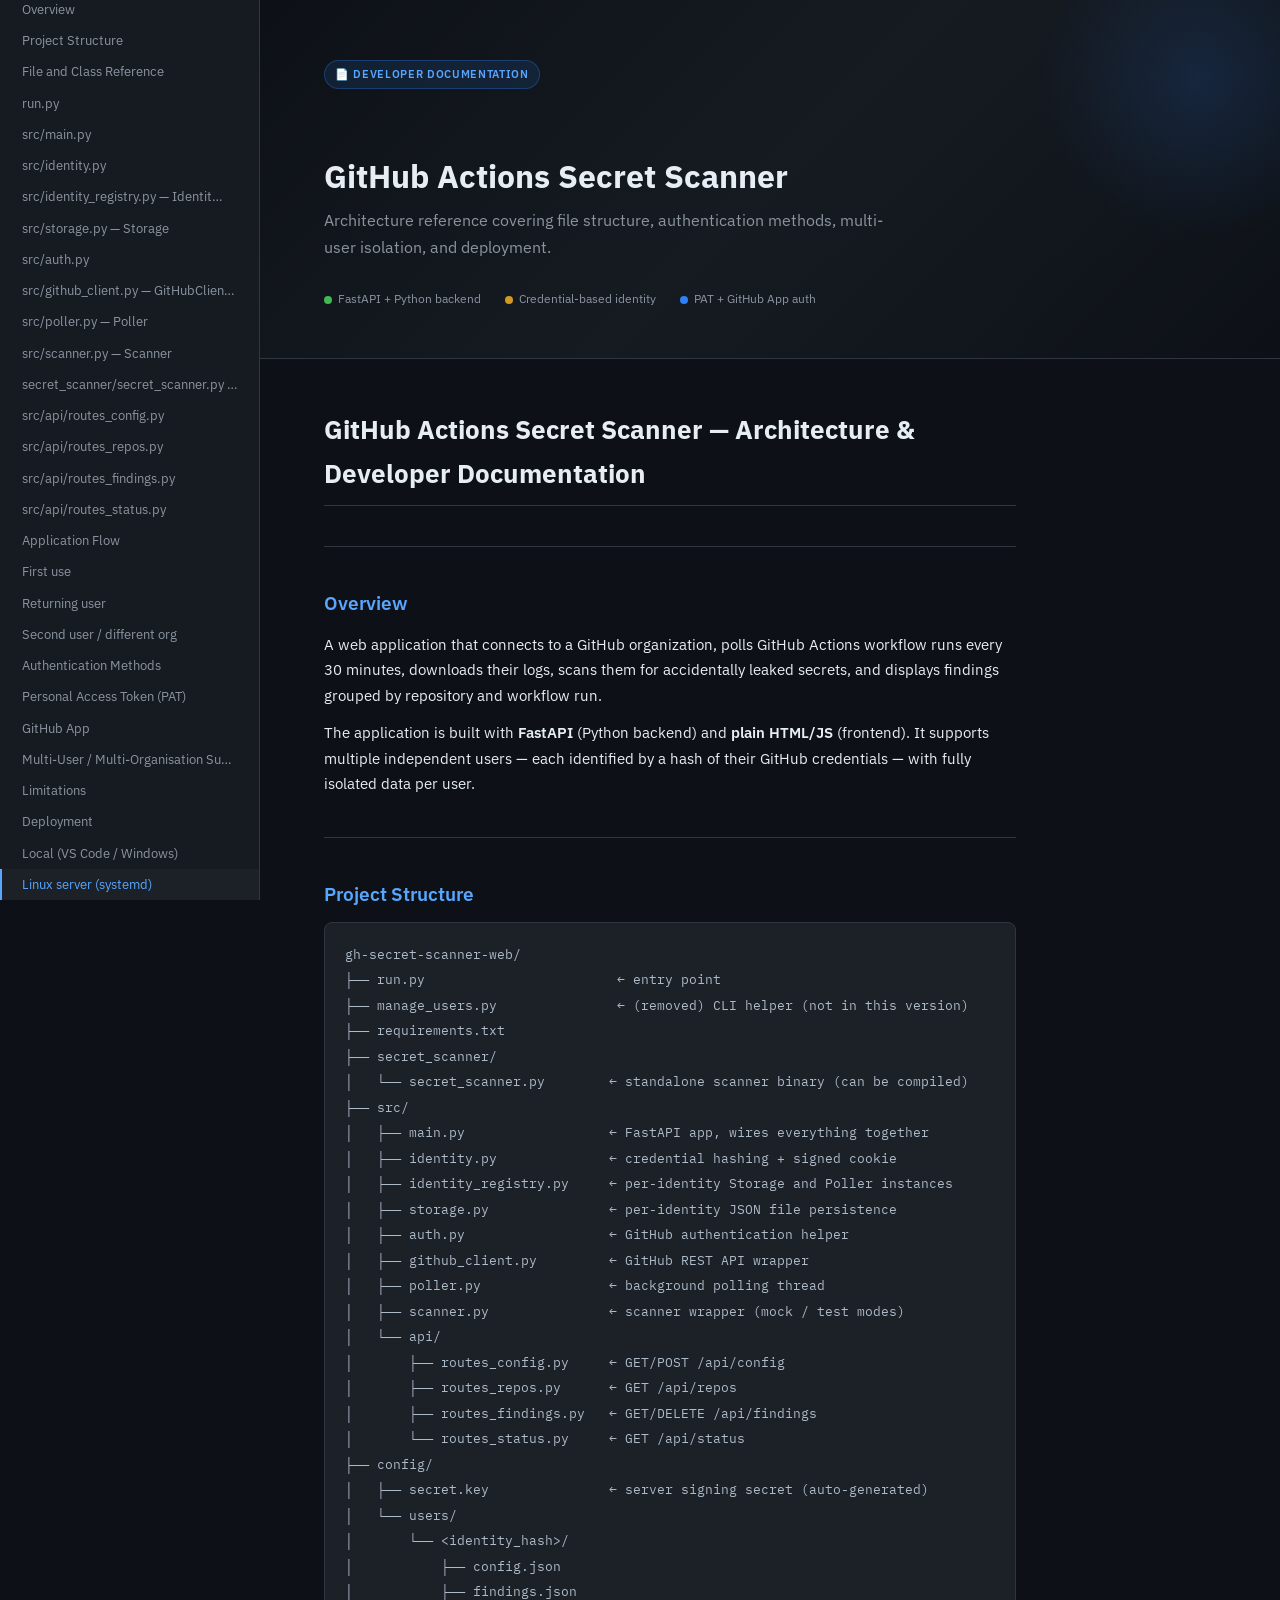
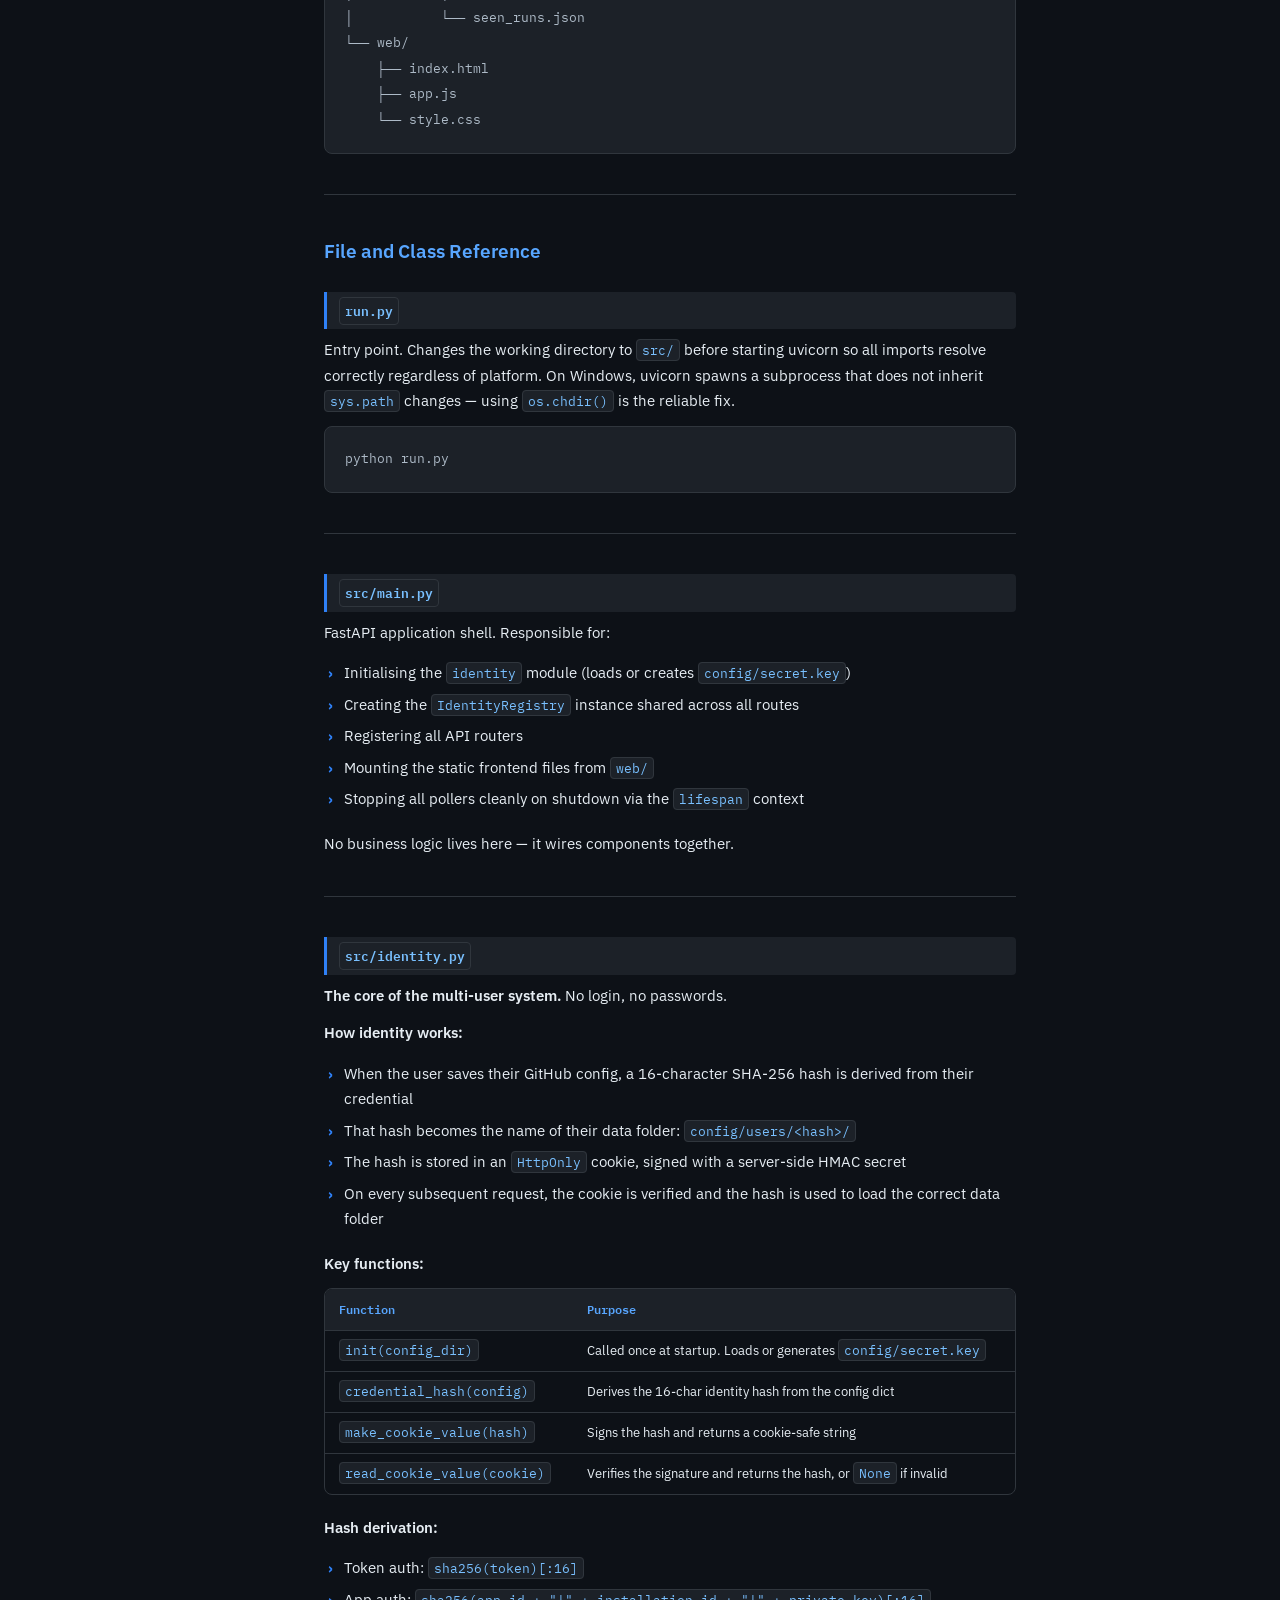
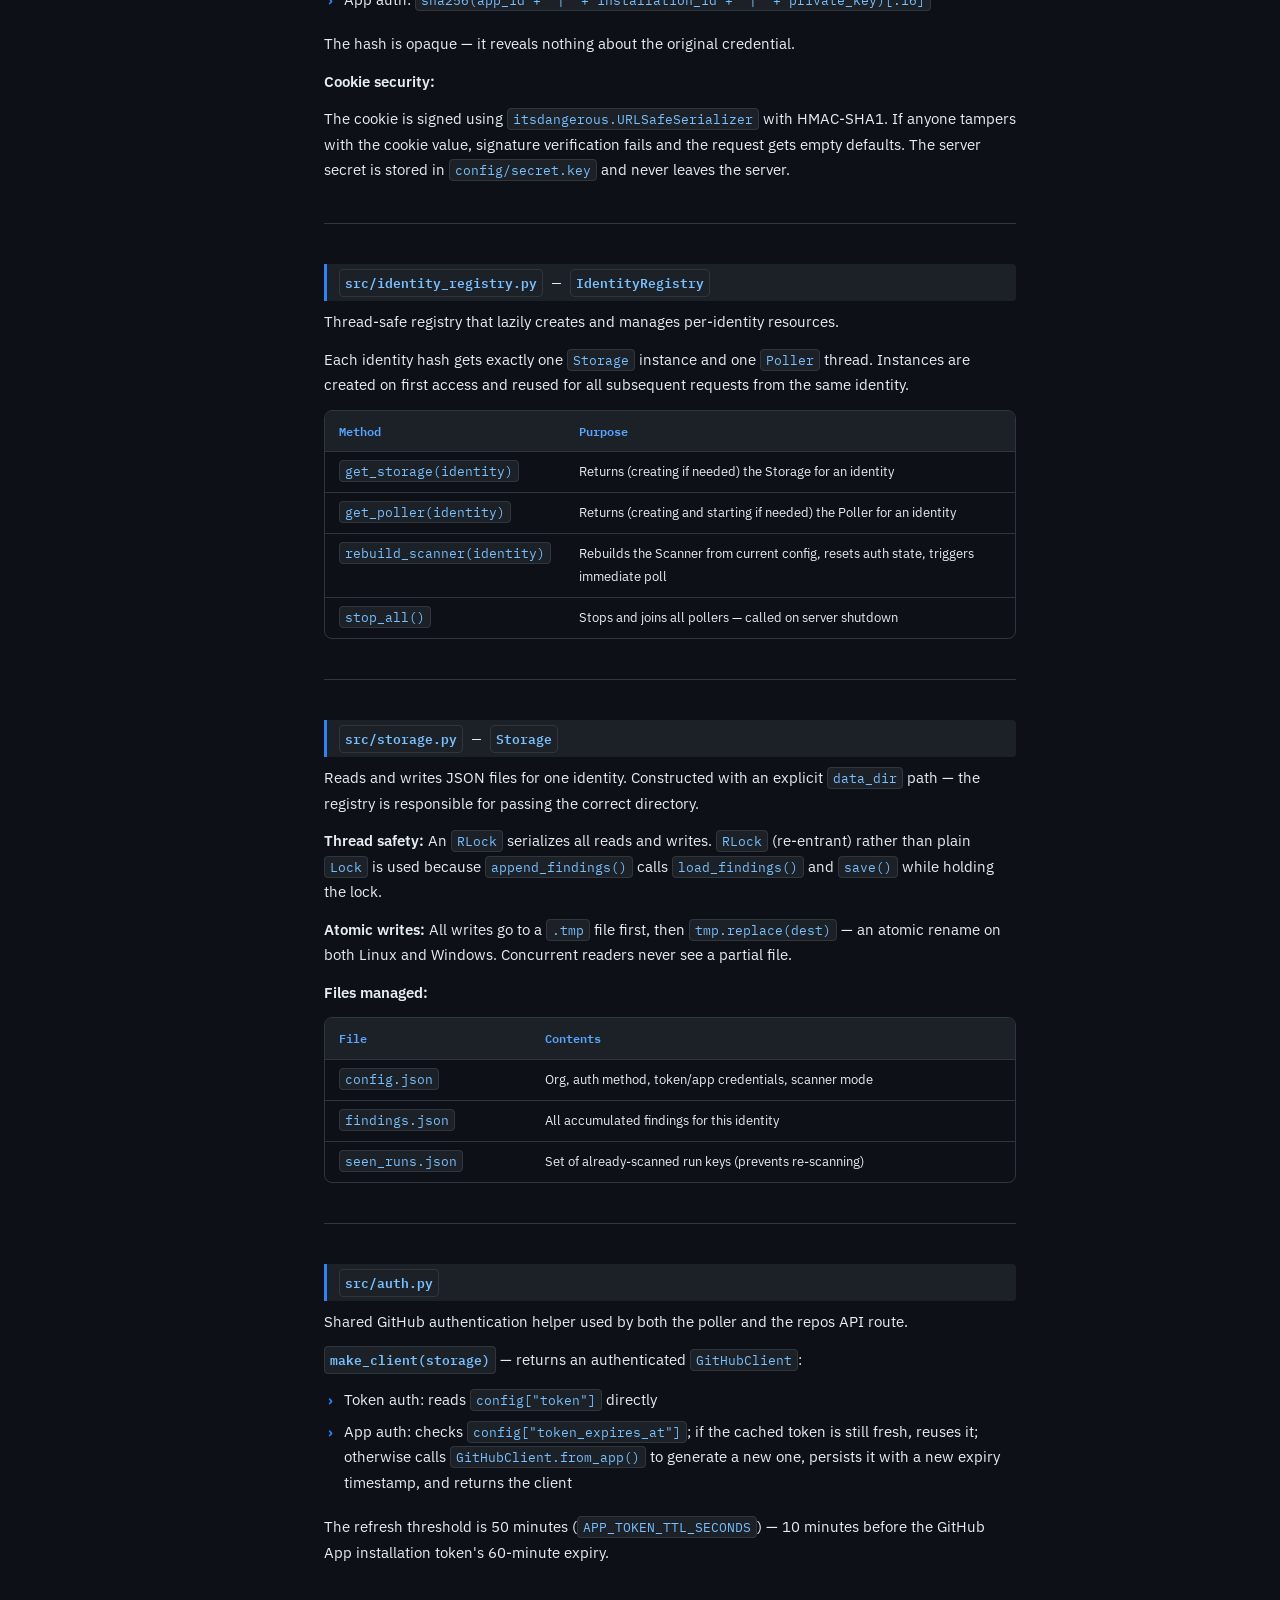
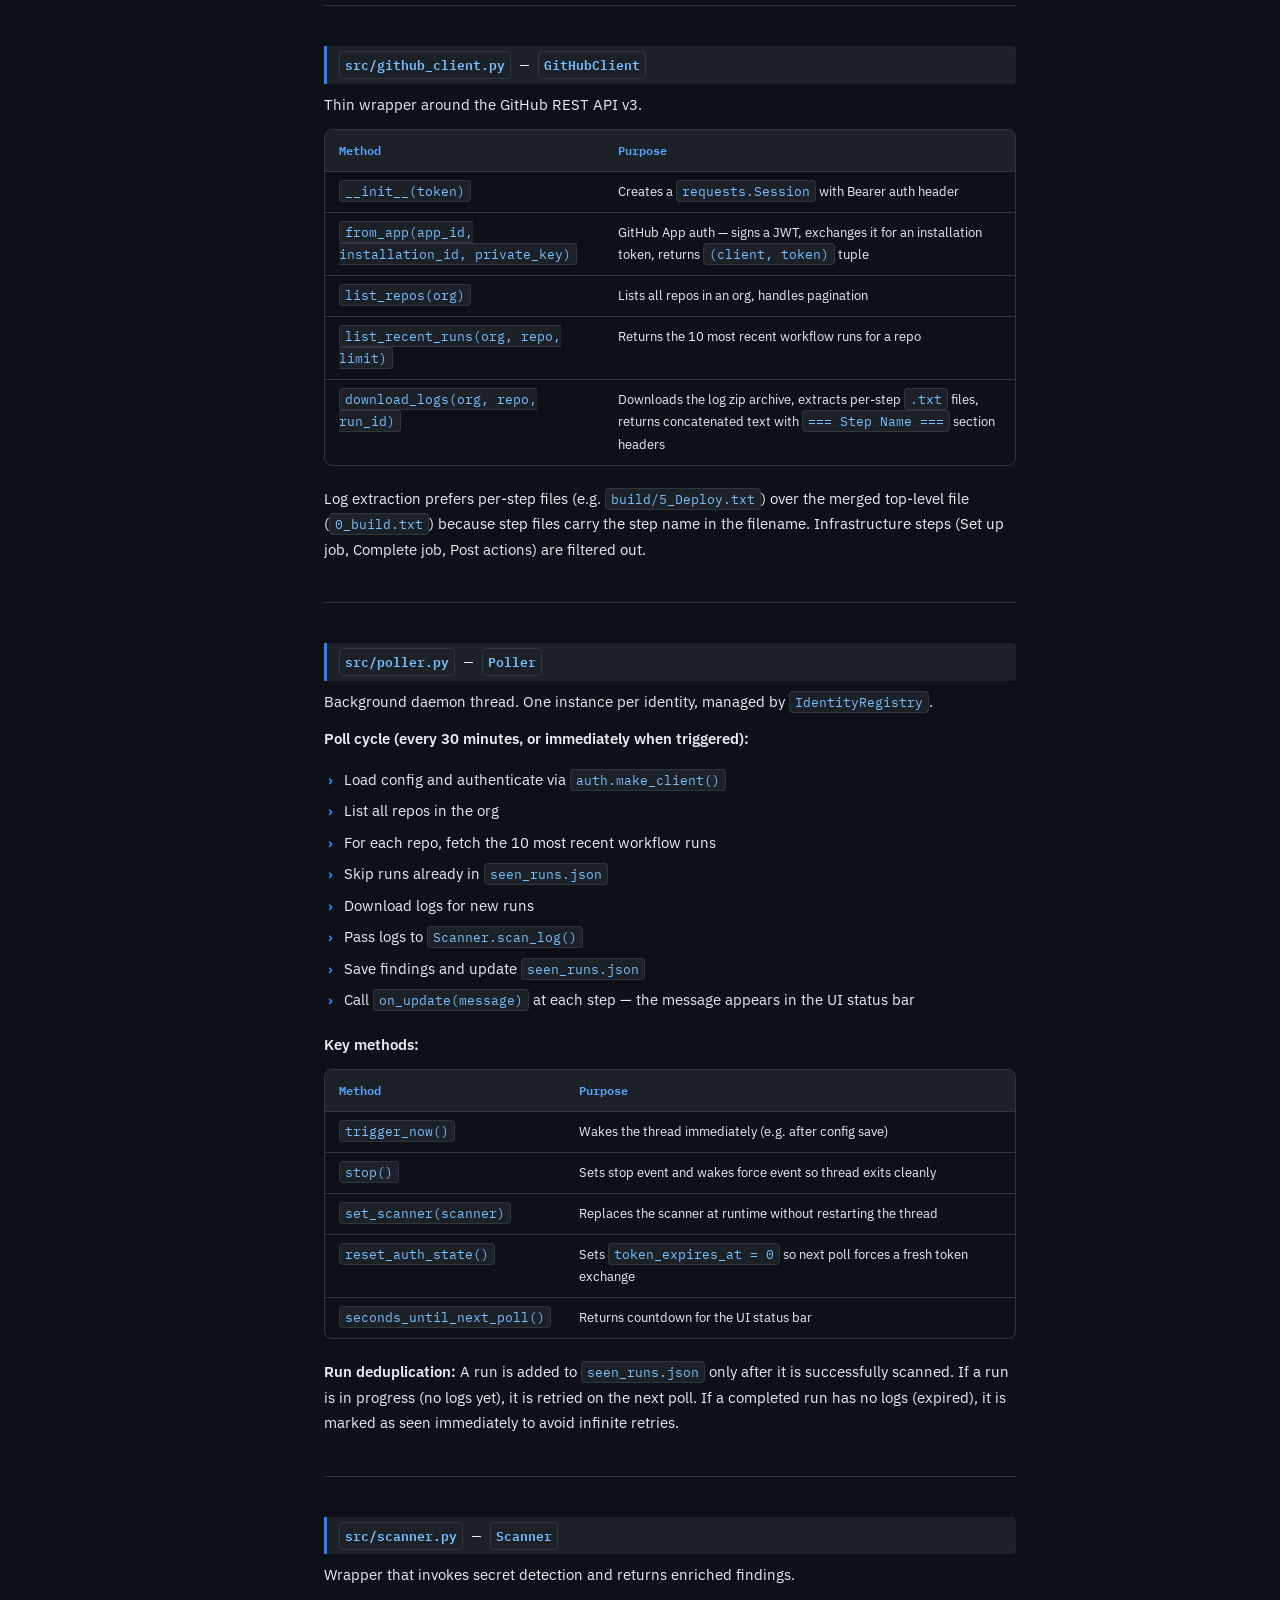
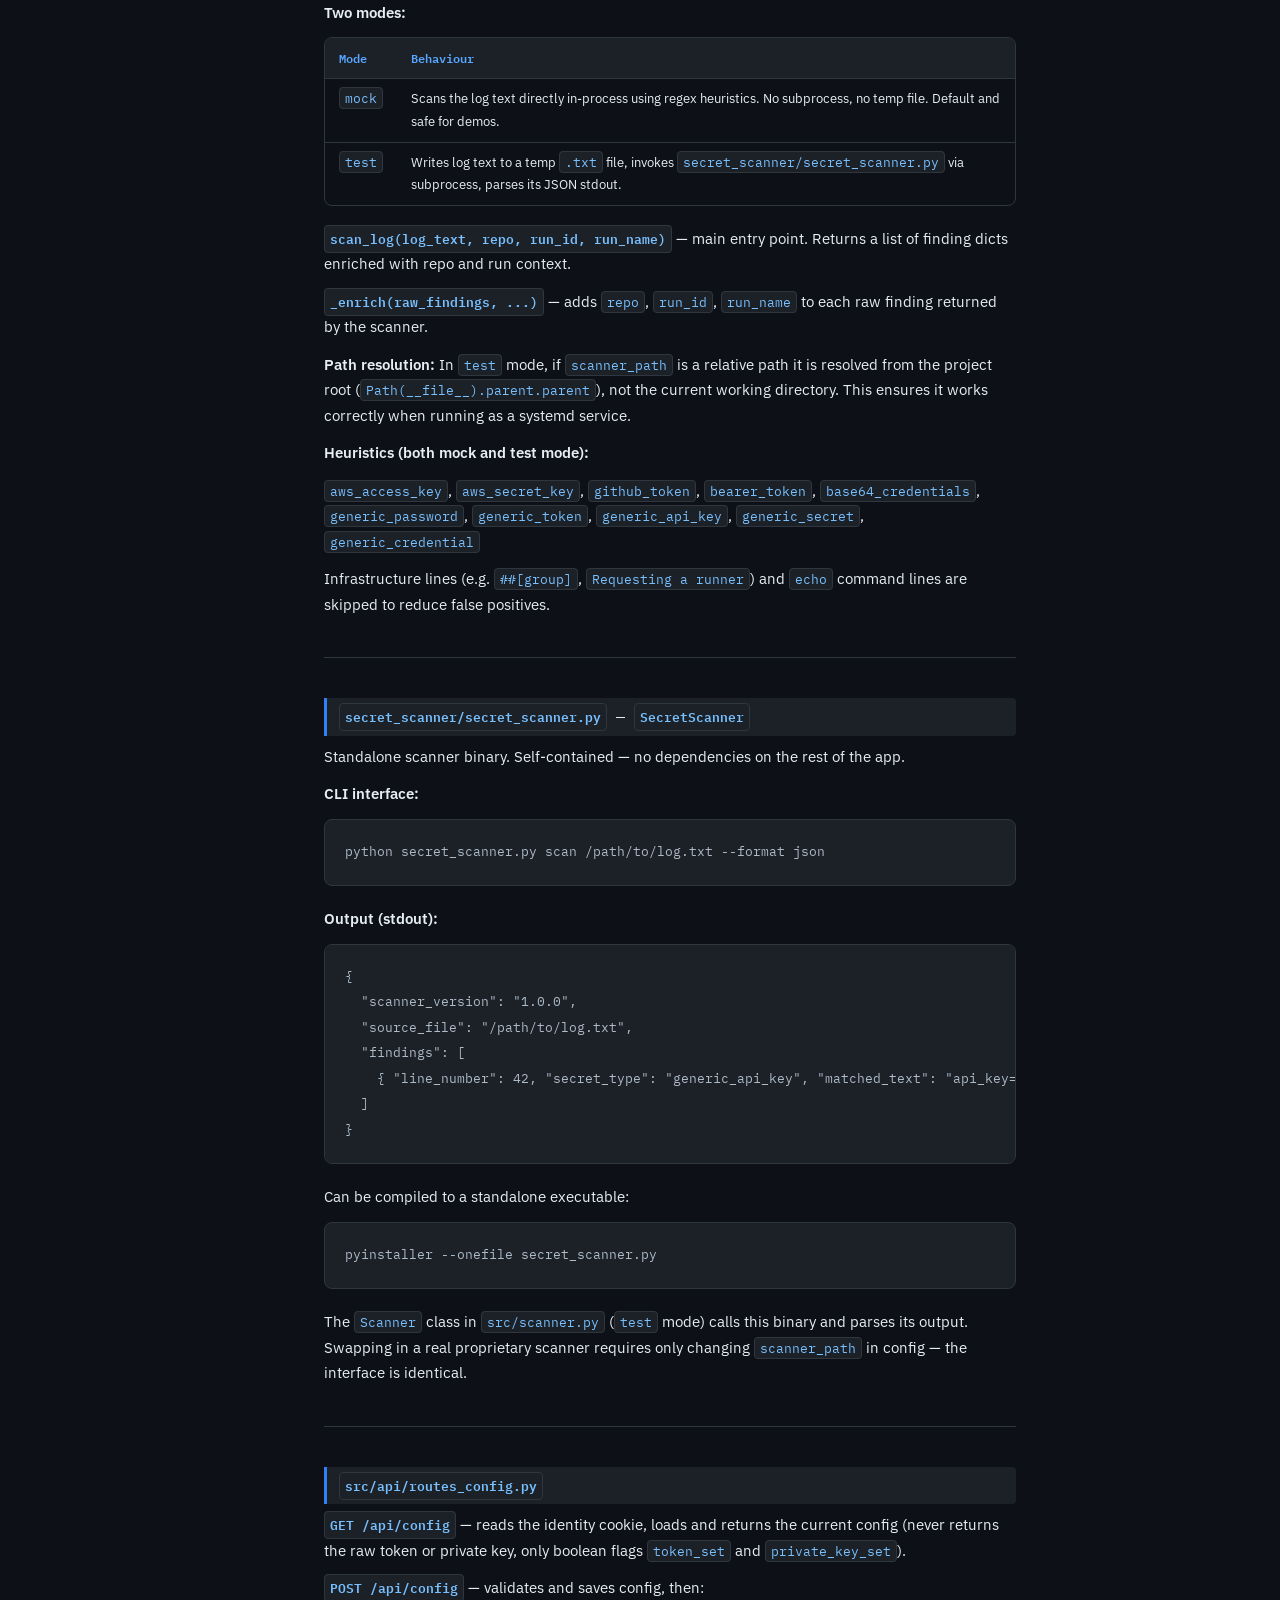
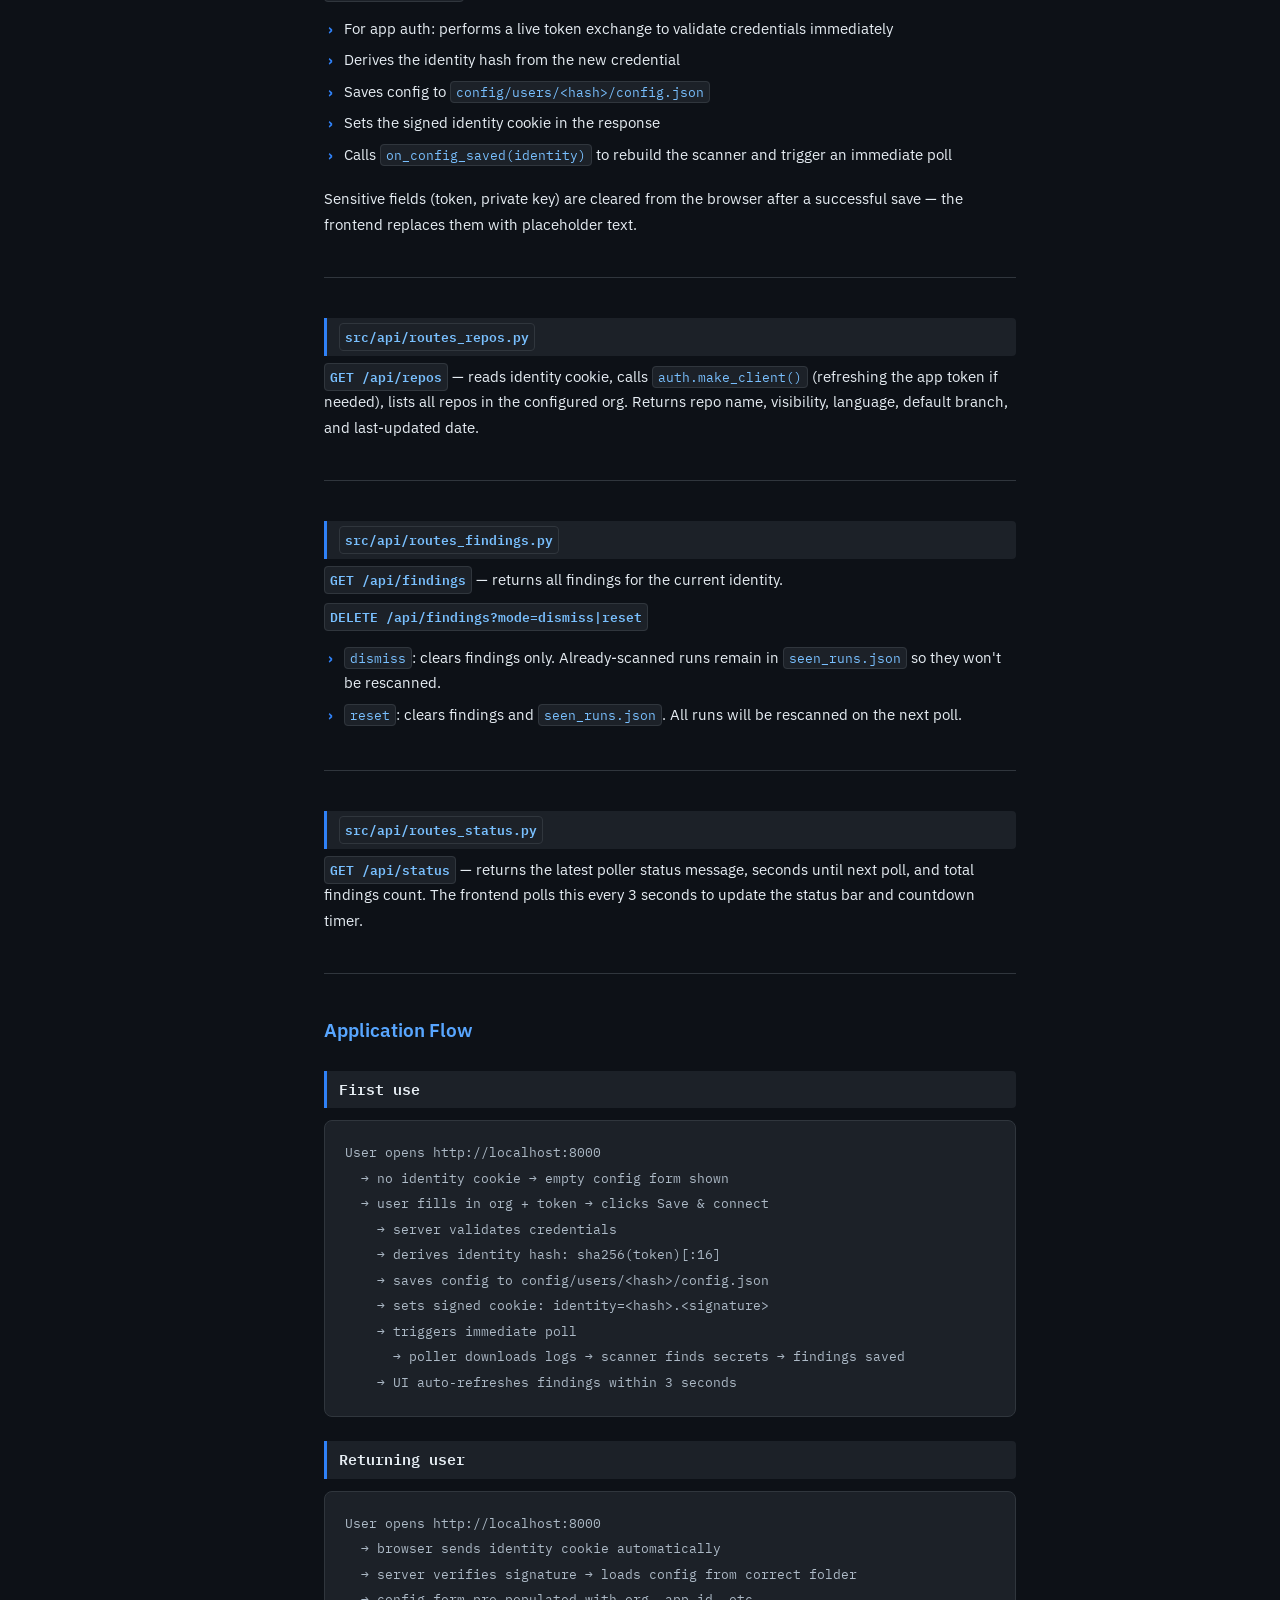
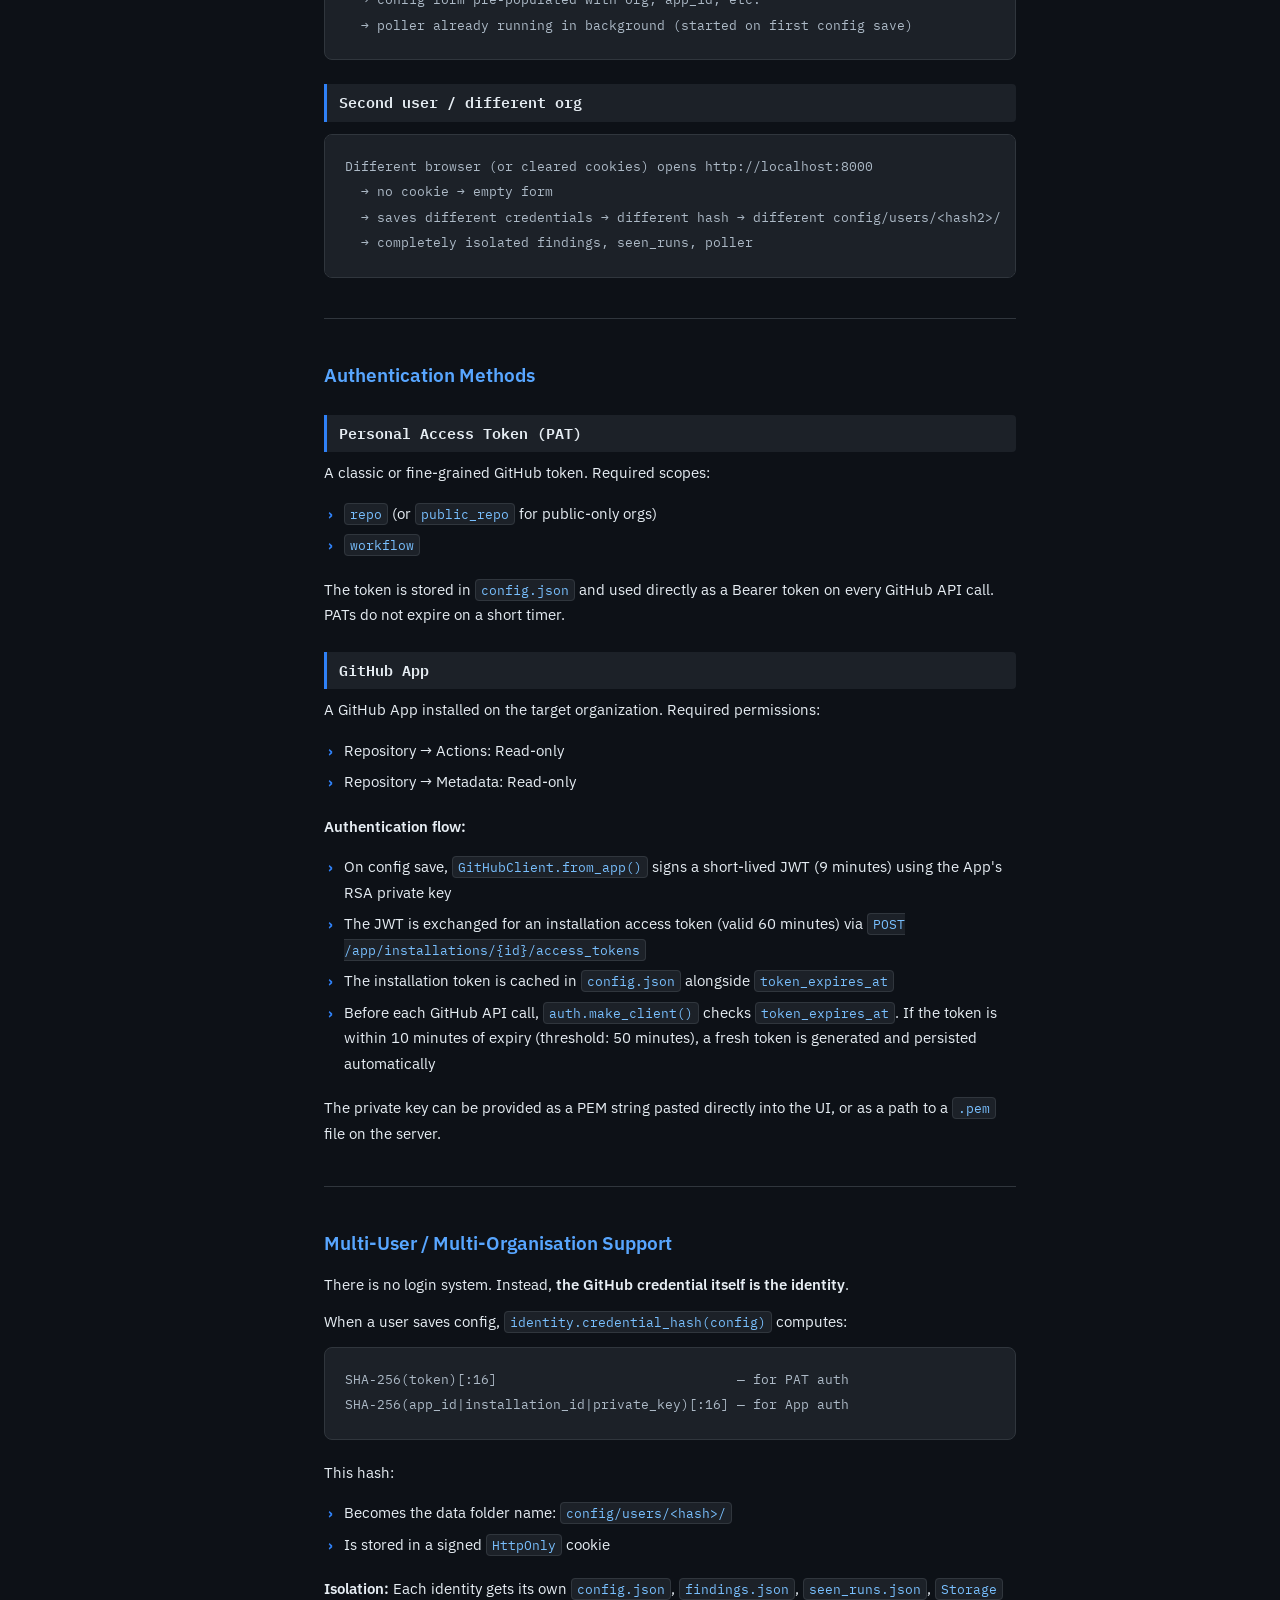
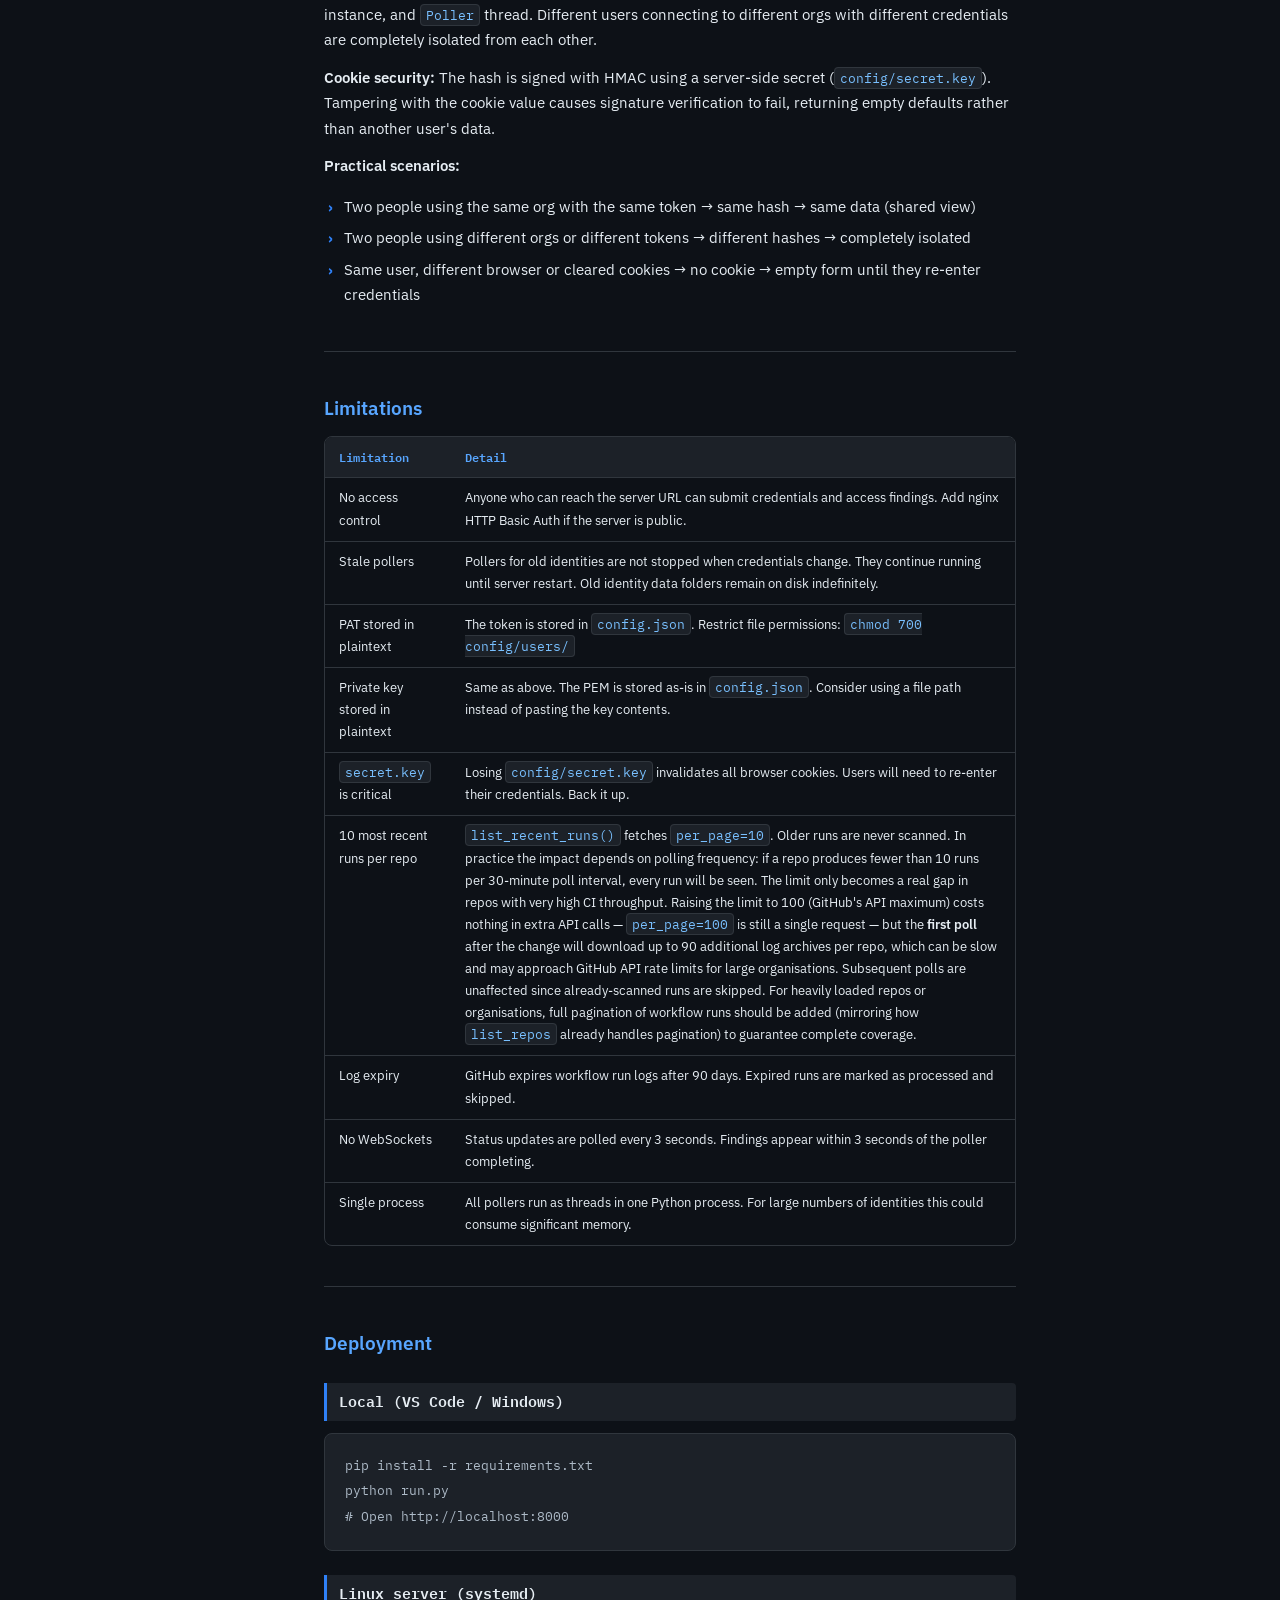
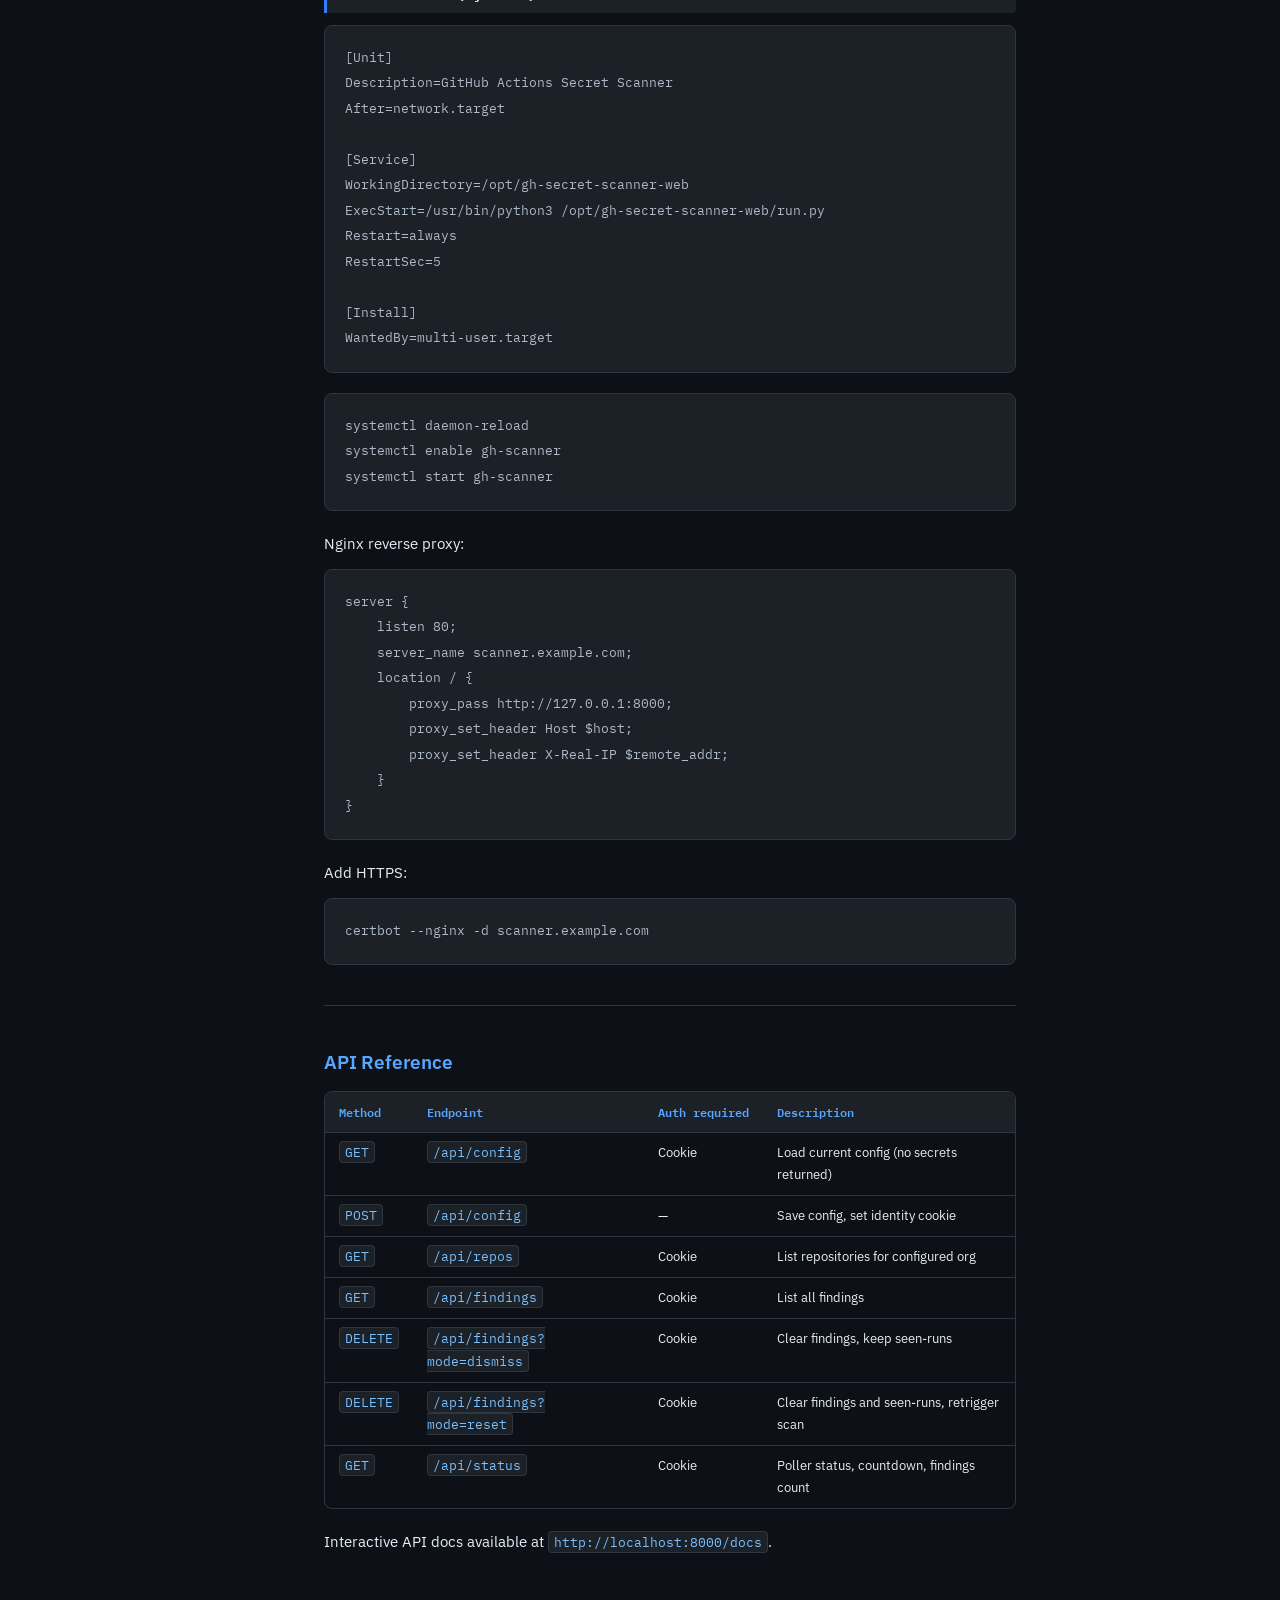
==== docs/Architecture.html @ 3c62afa9 "Rename GitHub Actions Secret Scanner Architecture and Documentation.html to Architecture.html" ====
<!DOCTYPE html>
<html lang="en">
<head>
<meta charset="UTF-8">
<meta name="viewport" content="width=device-width, initial-scale=1.0">
<title>GitHub Actions Secret Scanner — Architecture</title>
<link rel="preconnect" href="https://fonts.googleapis.com">
<link href="https://fonts.googleapis.com/css2?family=IBM+Plex+Mono:wght@400;600&family=IBM+Plex+Sans:ital,wght@0,400;0,500;0,600;0,700;1,400&display=swap" rel="stylesheet">
<style>
:root {
  --bg:        #0d1117;
  --surface:   #161b22;
  --surface2:  #1c2128;
  --border:    #30363d;
  --accent:    #2f81f7;
  --accent2:   #58a6ff;
  --green:     #3fb950;
  --yellow:    #d29922;
  --red:       #f85149;
  --text:      #e6edf3;
  --muted:     #8b949e;
  --code-bg:   #1c2128;
  --mono:      'IBM Plex Mono', monospace;
  --sans:      'IBM Plex Sans', sans-serif;
}
*, *::before, *::after { box-sizing: border-box; margin: 0; padding: 0; }
html { scroll-behavior: smooth; }
body {
  font-family: var(--sans);
  background: var(--bg);
  color: var(--text);
  font-size: 15px;
  line-height: 1.7;
  display: flex;
  min-height: 100vh;
}
#sidebar {
  width: 260px;
  flex-shrink: 0;
  position: fixed;
  top: 0; left: 0;
  height: 100vh;
  overflow-y: auto;
  background: var(--surface);
  border-right: 1px solid var(--border);
  padding: 24px 0;
  z-index: 10;
}
.sidebar-logo {
  padding: 0 20px 20px;
  border-bottom: 1px solid var(--border);
  margin-bottom: 16px;
}
.sidebar-logo .icon { font-size: 22px; margin-bottom: 6px; display: block; }
.sidebar-logo h2 {
  font-size: 13px; font-weight: 700; color: var(--accent2);
  letter-spacing: .04em; text-transform: uppercase; line-height: 1.3;
}
.sidebar-logo p { font-size: 11px; color: var(--muted); margin-top: 2px; }
nav a {
  display: block; padding: 5px 20px; font-size: 12.5px; color: var(--muted);
  text-decoration: none; transition: color .15s, background .15s;
  border-left: 2px solid transparent;
  white-space: nowrap; overflow: hidden; text-overflow: ellipsis;
}
nav a:hover { color: var(--text); background: var(--surface2); }
nav a.active { color: var(--accent2); border-left-color: var(--accent2); background: var(--surface2); }
nav .nav-section {
  font-size: 10px; font-weight: 700; text-transform: uppercase;
  letter-spacing: .08em; color: var(--muted); padding: 14px 20px 4px;
}
#content { margin-left: 260px; flex: 1; min-width: 0; }
.hero {
  background: linear-gradient(135deg, #0d1117 0%, #161b22 50%, #0d1117 100%);
  border-bottom: 1px solid var(--border);
  padding: 60px 64px 48px;
  position: relative; overflow: hidden;
}
.hero::before {
  content: ''; position: absolute; top: -80px; right: -80px;
  width: 320px; height: 320px;
  background: radial-gradient(circle, rgba(47,129,247,.15) 0%, transparent 70%);
  pointer-events: none;
}
.hero-badge {
  display: inline-flex; align-items: center; gap: 6px;
  background: rgba(47,129,247,.12); border: 1px solid rgba(47,129,247,.3);
  color: var(--accent2); font-size: 11px; font-weight: 600;
  letter-spacing: .06em; text-transform: uppercase;
  padding: 4px 10px; border-radius: 20px; margin-bottom: 20px;
}
.hero h1 {
  font-size: 32px; font-weight: 700; color: var(--text);
  line-height: 1.2; margin-bottom: 12px; border: none; padding: 0;
}
.hero p { color: var(--muted); font-size: 16px; max-width: 560px; margin: 0; }
.hero-meta { display: flex; gap: 24px; margin-top: 28px; flex-wrap: wrap; }
.hero-chip { display: flex; align-items: center; gap: 6px; font-size: 12px; color: var(--muted); }
.hero-chip .dot { width: 8px; height: 8px; border-radius: 50%; background: var(--green); flex-shrink: 0; }
.hero-chip .dot.yellow { background: var(--yellow); }
.hero-chip .dot.blue   { background: var(--accent); }
article { max-width: 820px; padding: 48px 64px 80px; }
h1 {
  font-size: 26px; font-weight: 700; color: var(--text);
  margin: 48px 0 16px; padding-bottom: 10px;
  border-bottom: 1px solid var(--border); scroll-margin-top: 20px;
}
h1:first-child { margin-top: 0; }
h2 { font-size: 19px; font-weight: 600; color: var(--accent2); margin: 36px 0 12px; scroll-margin-top: 20px; }
h3 {
  font-size: 15px; font-weight: 600; color: var(--text); margin: 24px 0 8px;
  font-family: var(--mono); background: var(--surface2);
  border-left: 3px solid var(--accent); padding: 6px 12px;
  border-radius: 0 4px 4px 0; scroll-margin-top: 20px;
}
h4 {
  font-size: 13px; font-weight: 700; color: var(--muted);
  text-transform: uppercase; letter-spacing: .06em; margin: 20px 0 8px;
}
p { margin: 0 0 12px; color: var(--text); }
a { color: var(--accent2); text-decoration: none; }
a:hover { text-decoration: underline; }
strong { color: var(--text); font-weight: 600; }
code {
  font-family: var(--mono); font-size: 12.5px; background: var(--code-bg);
  border: 1px solid var(--border); padding: 2px 5px; border-radius: 4px; color: #79c0ff;
}
pre {
  background: var(--code-bg); border: 1px solid var(--border);
  border-radius: 8px; padding: 20px; overflow-x: auto; margin: 12px 0 20px;
}
pre code {
  background: none; border: none; padding: 0;
  font-size: 12.5px; color: #adbac7; line-height: 1.6;
}
ul { margin: 8px 0 16px 0; padding-left: 0; list-style: none; }
ul li { padding: 3px 0 3px 20px; position: relative; color: var(--text); }
ul li::before { content: '›'; position: absolute; left: 4px; color: var(--accent); font-weight: 700; }
hr { border: none; border-top: 1px solid var(--border); margin: 40px 0; }
.table-wrap { overflow-x: auto; margin: 12px 0 20px; border-radius: 8px; border: 1px solid var(--border); }
table { width: 100%; border-collapse: collapse; font-size: 13px; }
th {
  background: var(--surface2); color: var(--accent2); font-weight: 600;
  text-align: left; padding: 10px 14px; border-bottom: 1px solid var(--border);
  white-space: nowrap; font-family: var(--mono); font-size: 12px;
}
td { padding: 9px 14px; border-bottom: 1px solid var(--border); vertical-align: top; color: var(--text); }
tr:last-child td { border-bottom: none; }
tr:hover td { background: var(--surface2); }
#back-top {
  position: fixed; bottom: 28px; right: 28px; width: 38px; height: 38px;
  background: var(--surface); border: 1px solid var(--border); border-radius: 8px;
  display: flex; align-items: center; justify-content: center;
  color: var(--muted); cursor: pointer; font-size: 16px;
  opacity: 0; transition: opacity .2s, color .15s; text-decoration: none;
}
#back-top.visible { opacity: 1; }
#back-top:hover { color: var(--accent2); border-color: var(--accent2); }
@media (max-width: 900px) {
  #sidebar { display: none; }
  #content { margin-left: 0; }
  .hero, article { padding-left: 24px; padding-right: 24px; }
}
</style>
</head>
<body>
<div id="sidebar">
  <div class="sidebar-logo">
    <span class="icon">🔑</span>
    <h2>Secret Scanner</h2>
    <p>Architecture Docs</p>
  </div>
  <nav id="toc"></nav>
</div>
<div id="content">
  <div class="hero">
    <div class="hero-badge">📄 Developer Documentation</div>
    <h1>GitHub Actions Secret Scanner</h1>
    <p>Architecture reference covering file structure, authentication methods, multi-user isolation, and deployment.</p>
    <div class="hero-meta">
      <div class="hero-chip"><span class="dot"></span>FastAPI + Python backend</div>
      <div class="hero-chip"><span class="dot yellow"></span>Credential-based identity</div>
      <div class="hero-chip"><span class="dot blue"></span>PAT + GitHub App auth</div>
    </div>
  </div>
  <article id="main">
    <h1>GitHub Actions Secret Scanner — Architecture &amp; Developer Documentation</h1>
<hr>
<h2>Overview</h2>
<p>A web application that connects to a GitHub organization, polls GitHub Actions workflow runs every 30 minutes, downloads their logs, scans them for accidentally leaked secrets, and displays findings grouped by repository and workflow run.</p>
<p>The application is built with <strong>FastAPI</strong> (Python backend) and <strong>plain HTML/JS</strong> (frontend). It supports multiple independent users — each identified by a hash of their GitHub credentials — with fully isolated data per user.</p>
<hr>
<h2>Project Structure</h2>
<pre><code>gh-secret-scanner-web/
├── run.py                        ← entry point
├── manage_users.py               ← (removed) CLI helper (not in this version)
├── requirements.txt
├── secret_scanner/
│   └── secret_scanner.py        ← standalone scanner binary (can be compiled)
├── src/
│   ├── main.py                  ← FastAPI app, wires everything together
│   ├── identity.py              ← credential hashing + signed cookie
│   ├── identity_registry.py     ← per-identity Storage and Poller instances
│   ├── storage.py               ← per-identity JSON file persistence
│   ├── auth.py                  ← GitHub authentication helper
│   ├── github_client.py         ← GitHub REST API wrapper
│   ├── poller.py                ← background polling thread
│   ├── scanner.py               ← scanner wrapper (mock / test modes)
│   └── api/
│       ├── routes_config.py     ← GET/POST /api/config
│       ├── routes_repos.py      ← GET /api/repos
│       ├── routes_findings.py   ← GET/DELETE /api/findings
│       └── routes_status.py     ← GET /api/status
├── config/
│   ├── secret.key               ← server signing secret (auto-generated)
│   └── users/
│       └── &lt;identity_hash&gt;/
│           ├── config.json
│           ├── findings.json
│           └── seen_runs.json
└── web/
    ├── index.html
    ├── app.js
    └── style.css</code></pre>
<hr>
<h2>File and Class Reference</h2>
<h3><code>run.py</code></h3>
<p>Entry point. Changes the working directory to <code>src/</code> before starting uvicorn so all imports resolve correctly regardless of platform. On Windows, uvicorn spawns a subprocess that does not inherit <code>sys.path</code> changes — using <code>os.chdir()</code> is the reliable fix.</p>
<pre><code class="language-bash">python run.py</code></pre>
<hr>
<h3><code>src/main.py</code></h3>
<p>FastAPI application shell. Responsible for:</p>
<ul><li>Initialising the <code>identity</code> module (loads or creates <code>config/secret.key</code>)</li>
<li>Creating the <code>IdentityRegistry</code> instance shared across all routes</li>
<li>Registering all API routers</li>
<li>Mounting the static frontend files from <code>web/</code></li>
<li>Stopping all pollers cleanly on shutdown via the <code>lifespan</code> context</li>
</ul><p>No business logic lives here — it wires components together.</p>
<hr>
<h3><code>src/identity.py</code></h3>
<p><strong>The core of the multi-user system.</strong> No login, no passwords.</p>
<p><strong>How identity works:</strong></p>
<ul><li>When the user saves their GitHub config, a 16-character SHA-256 hash is derived from their credential</li>
<li>That hash becomes the name of their data folder: <code>config/users/&lt;hash&gt;/</code></li>
<li>The hash is stored in an <code>HttpOnly</code> cookie, signed with a server-side HMAC secret</li>
<li>On every subsequent request, the cookie is verified and the hash is used to load the correct data folder</li>
</ul><p><strong>Key functions:</strong></p>
<div class="table-wrap"><table>
<tr><th>Function</th><th>Purpose</th></tr>
<tr><td><code>init(config_dir)</code></td><td>Called once at startup. Loads or generates <code>config/secret.key</code></td></tr>
<tr><td><code>credential_hash(config)</code></td><td>Derives the 16-char identity hash from the config dict</td></tr>
<tr><td><code>make_cookie_value(hash)</code></td><td>Signs the hash and returns a cookie-safe string</td></tr>
<tr><td><code>read_cookie_value(cookie)</code></td><td>Verifies the signature and returns the hash, or <code>None</code> if invalid</td></tr>
</table></div>
<p><strong>Hash derivation:</strong></p>
<ul><li>Token auth: <code>sha256(token)[:16]</code></li>
<li>App auth: <code>sha256(app_id + "|" + installation_id + "|" + private_key)[:16]</code></li>
</ul><p>The hash is opaque — it reveals nothing about the original credential.</p>
<p><strong>Cookie security:</strong></p>
<p>The cookie is signed using <code>itsdangerous.URLSafeSerializer</code> with HMAC-SHA1. If anyone tampers with the cookie value, signature verification fails and the request gets empty defaults. The server secret is stored in <code>config/secret.key</code> and never leaves the server.</p>
<hr>
<h3><code>src/identity_registry.py</code> — <code>IdentityRegistry</code></h3>
<p>Thread-safe registry that lazily creates and manages per-identity resources.</p>
<p>Each identity hash gets exactly one <code>Storage</code> instance and one <code>Poller</code> thread. Instances are created on first access and reused for all subsequent requests from the same identity.</p>
<div class="table-wrap"><table>
<tr><th>Method</th><th>Purpose</th></tr>
<tr><td><code>get_storage(identity)</code></td><td>Returns (creating if needed) the Storage for an identity</td></tr>
<tr><td><code>get_poller(identity)</code></td><td>Returns (creating and starting if needed) the Poller for an identity</td></tr>
<tr><td><code>rebuild_scanner(identity)</code></td><td>Rebuilds the Scanner from current config, resets auth state, triggers immediate poll</td></tr>
<tr><td><code>stop_all()</code></td><td>Stops and joins all pollers — called on server shutdown</td></tr>
</table></div>
<hr>
<h3><code>src/storage.py</code> — <code>Storage</code></h3>
<p>Reads and writes JSON files for one identity. Constructed with an explicit <code>data_dir</code> path — the registry is responsible for passing the correct directory.</p>
<p><strong>Thread safety:</strong> An <code>RLock</code> serializes all reads and writes. <code>RLock</code> (re-entrant) rather than plain <code>Lock</code> is used because <code>append_findings()</code> calls <code>load_findings()</code> and <code>save()</code> while holding the lock.</p>
<p><strong>Atomic writes:</strong> All writes go to a <code>.tmp</code> file first, then <code>tmp.replace(dest)</code> — an atomic rename on both Linux and Windows. Concurrent readers never see a partial file.</p>
<p><strong>Files managed:</strong></p>
<div class="table-wrap"><table>
<tr><th>File</th><th>Contents</th></tr>
<tr><td><code>config.json</code></td><td>Org, auth method, token/app credentials, scanner mode</td></tr>
<tr><td><code>findings.json</code></td><td>All accumulated findings for this identity</td></tr>
<tr><td><code>seen_runs.json</code></td><td>Set of already-scanned run keys (prevents re-scanning)</td></tr>
</table></div>
<hr>
<h3><code>src/auth.py</code></h3>
<p>Shared GitHub authentication helper used by both the poller and the repos API route.</p>
<p><strong><code>make_client(storage)</code></strong> — returns an authenticated <code>GitHubClient</code>:</p>
<ul><li>Token auth: reads <code>config["token"]</code> directly</li>
<li>App auth: checks <code>config["token_expires_at"]</code>; if the cached token is still fresh, reuses it; otherwise calls <code>GitHubClient.from_app()</code> to generate a new one, persists it with a new expiry timestamp, and returns the client</li>
</ul><p>The refresh threshold is 50 minutes (<code>APP_TOKEN_TTL_SECONDS</code>) — 10 minutes before the GitHub App installation token's 60-minute expiry.</p>
<hr>
<h3><code>src/github_client.py</code> — <code>GitHubClient</code></h3>
<p>Thin wrapper around the GitHub REST API v3.</p>
<div class="table-wrap"><table>
<tr><th>Method</th><th>Purpose</th></tr>
<tr><td><code>__init__(token)</code></td><td>Creates a <code>requests.Session</code> with Bearer auth header</td></tr>
<tr><td><code>from_app(app_id, installation_id, private_key)</code></td><td>GitHub App auth — signs a JWT, exchanges it for an installation token, returns <code>(client, token)</code> tuple</td></tr>
<tr><td><code>list_repos(org)</code></td><td>Lists all repos in an org, handles pagination</td></tr>
<tr><td><code>list_recent_runs(org, repo, limit)</code></td><td>Returns the 10 most recent workflow runs for a repo</td></tr>
<tr><td><code>download_logs(org, repo, run_id)</code></td><td>Downloads the log zip archive, extracts per-step <code>.txt</code> files, returns concatenated text with <code>=== Step Name ===</code> section headers</td></tr>
</table></div>
<p>Log extraction prefers per-step files (e.g. <code>build/5_Deploy.txt</code>) over the merged top-level file (<code>0_build.txt</code>) because step files carry the step name in the filename. Infrastructure steps (Set up job, Complete job, Post actions) are filtered out.</p>
<hr>
<h3><code>src/poller.py</code> — <code>Poller</code></h3>
<p>Background daemon thread. One instance per identity, managed by <code>IdentityRegistry</code>.</p>
<p><strong>Poll cycle (every 30 minutes, or immediately when triggered):</strong></p>
<ul><li>Load config and authenticate via <code>auth.make_client()</code></li>
<li>List all repos in the org</li>
<li>For each repo, fetch the 10 most recent workflow runs</li>
<li>Skip runs already in <code>seen_runs.json</code></li>
<li>Download logs for new runs</li>
<li>Pass logs to <code>Scanner.scan_log()</code></li>
<li>Save findings and update <code>seen_runs.json</code></li>
<li>Call <code>on_update(message)</code> at each step — the message appears in the UI status bar</li>
</ul><p><strong>Key methods:</strong></p>
<div class="table-wrap"><table>
<tr><th>Method</th><th>Purpose</th></tr>
<tr><td><code>trigger_now()</code></td><td>Wakes the thread immediately (e.g. after config save)</td></tr>
<tr><td><code>stop()</code></td><td>Sets stop event and wakes force event so thread exits cleanly</td></tr>
<tr><td><code>set_scanner(scanner)</code></td><td>Replaces the scanner at runtime without restarting the thread</td></tr>
<tr><td><code>reset_auth_state()</code></td><td>Sets <code>token_expires_at = 0</code> so next poll forces a fresh token exchange</td></tr>
<tr><td><code>seconds_until_next_poll()</code></td><td>Returns countdown for the UI status bar</td></tr>
</table></div>
<p><strong>Run deduplication:</strong> A run is added to <code>seen_runs.json</code> only after it is successfully scanned. If a run is in progress (no logs yet), it is retried on the next poll. If a completed run has no logs (expired), it is marked as seen immediately to avoid infinite retries.</p>
<hr>
<h3><code>src/scanner.py</code> — <code>Scanner</code></h3>
<p>Wrapper that invokes secret detection and returns enriched findings.</p>
<p><strong>Two modes:</strong></p>
<div class="table-wrap"><table>
<tr><th>Mode</th><th>Behaviour</th></tr>
<tr><td><code>mock</code></td><td>Scans the log text directly in-process using regex heuristics. No subprocess, no temp file. Default and safe for demos.</td></tr>
<tr><td><code>test</code></td><td>Writes log text to a temp <code>.txt</code> file, invokes <code>secret_scanner/secret_scanner.py</code> via subprocess, parses its JSON stdout.</td></tr>
</table></div>
<p><strong><code>scan_log(log_text, repo, run_id, run_name)</code></strong> — main entry point. Returns a list of finding dicts enriched with repo and run context.</p>
<p><strong><code>_enrich(raw_findings, ...)</code></strong> — adds <code>repo</code>, <code>run_id</code>, <code>run_name</code> to each raw finding returned by the scanner.</p>
<p><strong>Path resolution:</strong> In <code>test</code> mode, if <code>scanner_path</code> is a relative path it is resolved from the project root (<code>Path(__file__).parent.parent</code>), not the current working directory. This ensures it works correctly when running as a systemd service.</p>
<p><strong>Heuristics (both mock and test mode):</strong></p>
<p><code>aws_access_key</code>, <code>aws_secret_key</code>, <code>github_token</code>, <code>bearer_token</code>, <code>base64_credentials</code>, <code>generic_password</code>, <code>generic_token</code>, <code>generic_api_key</code>, <code>generic_secret</code>, <code>generic_credential</code></p>
<p>Infrastructure lines (e.g. <code>##[group]</code>, <code>Requesting a runner</code>) and <code>echo</code> command lines are skipped to reduce false positives.</p>
<hr>
<h3><code>secret_scanner/secret_scanner.py</code> — <code>SecretScanner</code></h3>
<p>Standalone scanner binary. Self-contained — no dependencies on the rest of the app.</p>
<p><strong>CLI interface:</strong></p>
<pre><code class="language-bash">python secret_scanner.py scan /path/to/log.txt --format json</code></pre>
<p><strong>Output (stdout):</strong></p>
<pre><code class="language-json">{
  "scanner_version": "1.0.0",
  "source_file": "/path/to/log.txt",
  "findings": [
    { "line_number": 42, "secret_type": "generic_api_key", "matched_text": "api_key=abc123", "step": "Deploy" }
  ]
}</code></pre>
<p>Can be compiled to a standalone executable:</p>
<pre><code class="language-bash">pyinstaller --onefile secret_scanner.py</code></pre>
<p>The <code>Scanner</code> class in <code>src/scanner.py</code> (<code>test</code> mode) calls this binary and parses its output. Swapping in a real proprietary scanner requires only changing <code>scanner_path</code> in config — the interface is identical.</p>
<hr>
<h3><code>src/api/routes_config.py</code></h3>
<p><strong><code>GET /api/config</code></strong> — reads the identity cookie, loads and returns the current config (never returns the raw token or private key, only boolean flags <code>token_set</code> and <code>private_key_set</code>).</p>
<p><strong><code>POST /api/config</code></strong> — validates and saves config, then:</p>
<ul><li>For app auth: performs a live token exchange to validate credentials immediately</li>
<li>Derives the identity hash from the new credential</li>
<li>Saves config to <code>config/users/&lt;hash&gt;/config.json</code></li>
<li>Sets the signed identity cookie in the response</li>
<li>Calls <code>on_config_saved(identity)</code> to rebuild the scanner and trigger an immediate poll</li>
</ul><p>Sensitive fields (token, private key) are cleared from the browser after a successful save — the frontend replaces them with placeholder text.</p>
<hr>
<h3><code>src/api/routes_repos.py</code></h3>
<p><strong><code>GET /api/repos</code></strong> — reads identity cookie, calls <code>auth.make_client()</code> (refreshing the app token if needed), lists all repos in the configured org. Returns repo name, visibility, language, default branch, and last-updated date.</p>
<hr>
<h3><code>src/api/routes_findings.py</code></h3>
<p><strong><code>GET /api/findings</code></strong> — returns all findings for the current identity.</p>
<p><strong><code>DELETE /api/findings?mode=dismiss|reset</code></strong></p>
<ul><li><code>dismiss</code>: clears findings only. Already-scanned runs remain in <code>seen_runs.json</code> so they won't be rescanned.</li>
<li><code>reset</code>: clears findings and <code>seen_runs.json</code>. All runs will be rescanned on the next poll.</li>
</ul><hr>
<h3><code>src/api/routes_status.py</code></h3>
<p><strong><code>GET /api/status</code></strong> — returns the latest poller status message, seconds until next poll, and total findings count. The frontend polls this every 3 seconds to update the status bar and countdown timer.</p>
<hr>
<h2>Application Flow</h2>
<h3>First use</h3>
<pre><code>User opens http://localhost:8000
  → no identity cookie → empty config form shown
  → user fills in org + token → clicks Save &amp; connect
    → server validates credentials
    → derives identity hash: sha256(token)[:16]
    → saves config to config/users/&lt;hash&gt;/config.json
    → sets signed cookie: identity=&lt;hash&gt;.&lt;signature&gt;
    → triggers immediate poll
      → poller downloads logs → scanner finds secrets → findings saved
    → UI auto-refreshes findings within 3 seconds</code></pre>
<h3>Returning user</h3>
<pre><code>User opens http://localhost:8000
  → browser sends identity cookie automatically
  → server verifies signature → loads config from correct folder
  → config form pre-populated with org, app_id, etc.
  → poller already running in background (started on first config save)</code></pre>
<h3>Second user / different org</h3>
<pre><code>Different browser (or cleared cookies) opens http://localhost:8000
  → no cookie → empty form
  → saves different credentials → different hash → different config/users/&lt;hash2&gt;/
  → completely isolated findings, seen_runs, poller</code></pre>
<hr>
<h2>Authentication Methods</h2>
<h3>Personal Access Token (PAT)</h3>
<p>A classic or fine-grained GitHub token. Required scopes:</p>
<ul><li><code>repo</code> (or <code>public_repo</code> for public-only orgs)</li>
<li><code>workflow</code></li>
</ul><p>The token is stored in <code>config.json</code> and used directly as a Bearer token on every GitHub API call. PATs do not expire on a short timer.</p>
<h3>GitHub App</h3>
<p>A GitHub App installed on the target organization. Required permissions:</p>
<ul><li>Repository → Actions: Read-only</li>
<li>Repository → Metadata: Read-only</li>
</ul><p><strong>Authentication flow:</strong></p>
<ul><li>On config save, <code>GitHubClient.from_app()</code> signs a short-lived JWT (9 minutes) using the App's RSA private key</li>
<li>The JWT is exchanged for an installation access token (valid 60 minutes) via <code>POST /app/installations/{id}/access_tokens</code></li>
<li>The installation token is cached in <code>config.json</code> alongside <code>token_expires_at</code></li>
<li>Before each GitHub API call, <code>auth.make_client()</code> checks <code>token_expires_at</code>. If the token is within 10 minutes of expiry (threshold: 50 minutes), a fresh token is generated and persisted automatically</li>
</ul><p>The private key can be provided as a PEM string pasted directly into the UI, or as a path to a <code>.pem</code> file on the server.</p>
<hr>
<h2>Multi-User / Multi-Organisation Support</h2>
<p>There is no login system. Instead, <strong>the GitHub credential itself is the identity</strong>.</p>
<p>When a user saves config, <code>identity.credential_hash(config)</code> computes:</p>
<pre><code>SHA-256(token)[:16]                              — for PAT auth
SHA-256(app_id|installation_id|private_key)[:16] — for App auth</code></pre>
<p>This hash:</p>
<ul><li>Becomes the data folder name: <code>config/users/&lt;hash&gt;/</code></li>
<li>Is stored in a signed <code>HttpOnly</code> cookie</li>
</ul><p><strong>Isolation:</strong> Each identity gets its own <code>config.json</code>, <code>findings.json</code>, <code>seen_runs.json</code>, <code>Storage</code> instance, and <code>Poller</code> thread. Different users connecting to different orgs with different credentials are completely isolated from each other.</p>
<p><strong>Cookie security:</strong> The hash is signed with HMAC using a server-side secret (<code>config/secret.key</code>). Tampering with the cookie value causes signature verification to fail, returning empty defaults rather than another user's data.</p>
<p><strong>Practical scenarios:</strong></p>
<ul><li>Two people using the same org with the same token → same hash → same data (shared view)</li>
<li>Two people using different orgs or different tokens → different hashes → completely isolated</li>
<li>Same user, different browser or cleared cookies → no cookie → empty form until they re-enter credentials</li>
</ul><hr>
<h2>Limitations</h2>
<div class="table-wrap"><table>
<tr><th>Limitation</th><th>Detail</th></tr>
<tr><td>No access control</td><td>Anyone who can reach the server URL can submit credentials and access findings. Add nginx HTTP Basic Auth if the server is public.</td></tr>
<tr><td>Stale pollers</td><td>Pollers for old identities are not stopped when credentials change. They continue running until server restart. Old identity data folders remain on disk indefinitely.</td></tr>
<tr><td>PAT stored in plaintext</td><td>The token is stored in <code>config.json</code>. Restrict file permissions: <code>chmod 700 config/users/</code></td></tr>
<tr><td>Private key stored in plaintext</td><td>Same as above. The PEM is stored as-is in <code>config.json</code>. Consider using a file path instead of pasting the key contents.</td></tr>
<tr><td><code>secret.key</code> is critical</td><td>Losing <code>config/secret.key</code> invalidates all browser cookies. Users will need to re-enter their credentials. Back it up.</td></tr>
<tr><td>10 most recent runs per repo</td><td><code>list_recent_runs()</code> fetches <code>per_page=10</code>. Older runs are never scanned. In practice the impact depends on polling frequency: if a repo produces fewer than 10 runs per 30-minute poll interval, every run will be seen. The limit only becomes a real gap in repos with very high CI throughput. Raising the limit to 100 (GitHub's API maximum) costs nothing in extra API calls — <code>per_page=100</code> is still a single request — but the <strong>first poll</strong> after the change will download up to 90 additional log archives per repo, which can be slow and may approach GitHub API rate limits for large organisations. Subsequent polls are unaffected since already-scanned runs are skipped. For heavily loaded repos or organisations, full pagination of workflow runs should be added (mirroring how <code>list_repos</code> already handles pagination) to guarantee complete coverage.</td></tr>
<tr><td>Log expiry</td><td>GitHub expires workflow run logs after 90 days. Expired runs are marked as processed and skipped.</td></tr>
<tr><td>No WebSockets</td><td>Status updates are polled every 3 seconds. Findings appear within 3 seconds of the poller completing.</td></tr>
<tr><td>Single process</td><td>All pollers run as threads in one Python process. For large numbers of identities this could consume significant memory.</td></tr>
</table></div>
<hr>
<h2>Deployment</h2>
<h3>Local (VS Code / Windows)</h3>
<pre><code class="language-bash">pip install -r requirements.txt
python run.py
# Open http://localhost:8000</code></pre>
<h3>Linux server (systemd)</h3>
<pre><code class="language-ini">[Unit]
Description=GitHub Actions Secret Scanner
After=network.target

[Service]
WorkingDirectory=/opt/gh-secret-scanner-web
ExecStart=/usr/bin/python3 /opt/gh-secret-scanner-web/run.py
Restart=always
RestartSec=5

[Install]
WantedBy=multi-user.target</code></pre>
<pre><code class="language-bash">systemctl daemon-reload
systemctl enable gh-scanner
systemctl start gh-scanner</code></pre>
<p>Nginx reverse proxy:</p>
<pre><code class="language-nginx">server {
    listen 80;
    server_name scanner.example.com;
    location / {
        proxy_pass http://127.0.0.1:8000;
        proxy_set_header Host $host;
        proxy_set_header X-Real-IP $remote_addr;
    }
}</code></pre>
<p>Add HTTPS:</p>
<pre><code class="language-bash">certbot --nginx -d scanner.example.com</code></pre>
<hr>
<h2>API Reference</h2>
<div class="table-wrap"><table>
<tr><th>Method</th><th>Endpoint</th><th>Auth required</th><th>Description</th></tr>
<tr><td><code>GET</code></td><td><code>/api/config</code></td><td>Cookie</td><td>Load current config (no secrets returned)</td></tr>
<tr><td><code>POST</code></td><td><code>/api/config</code></td><td>—</td><td>Save config, set identity cookie</td></tr>
<tr><td><code>GET</code></td><td><code>/api/repos</code></td><td>Cookie</td><td>List repositories for configured org</td></tr>
<tr><td><code>GET</code></td><td><code>/api/findings</code></td><td>Cookie</td><td>List all findings</td></tr>
<tr><td><code>DELETE</code></td><td><code>/api/findings?mode=dismiss</code></td><td>Cookie</td><td>Clear findings, keep seen-runs</td></tr>
<tr><td><code>DELETE</code></td><td><code>/api/findings?mode=reset</code></td><td>Cookie</td><td>Clear findings and seen-runs, retrigger scan</td></tr>
<tr><td><code>GET</code></td><td><code>/api/status</code></td><td>Cookie</td><td>Poller status, countdown, findings count</td></tr>
</table></div>
<p>Interactive API docs available at <code>http://localhost:8000/docs</code>.</p>
  </article>
</div>
<a href="#" id="back-top" title="Back to top">↑</a>
<script>
const toc = document.getElementById('toc');
const headings = document.querySelectorAll('article h1, article h2, article h3');
headings.forEach((h, idx) => {
  const slug = h.textContent.toLowerCase().replace(/[^a-z0-9]+/g, '-').replace(/^-|-$/g, '');
  h.id = slug + '-' + idx;
  if (h.tagName === 'H1') {
    const label = document.createElement('div');
    label.className = 'nav-section';
    label.textContent = h.textContent.length > 30 ? h.textContent.slice(0,30)+'…' : h.textContent;
    toc.appendChild(label);
  } else if (h.tagName === 'H2' || h.tagName === 'H3') {
    const a = document.createElement('a');
    a.href = '#' + h.id;
    const prefix = h.tagName === 'H3' ? '  ' : '';
    a.textContent = prefix + (h.textContent.length > 34 ? h.textContent.slice(0,34)+'…' : h.textContent);
    toc.appendChild(a);
  }
});
const links = toc.querySelectorAll('a');
const observer = new IntersectionObserver(entries => {
  entries.forEach(e => {
    if (e.isIntersecting) {
      links.forEach(l => l.classList.remove('active'));
      const active = toc.querySelector(`a[href="#${e.target.id}"]`);
      if (active) { active.classList.add('active'); active.scrollIntoView({block:'nearest'}); }
    }
  });
}, {rootMargin: '-10% 0px -80% 0px'});
headings.forEach(h => observer.observe(h));
const btn = document.getElementById('back-top');
window.addEventListener('scroll', () => { btn.classList.toggle('visible', window.scrollY > 400); });
</script>
</body>
</html>
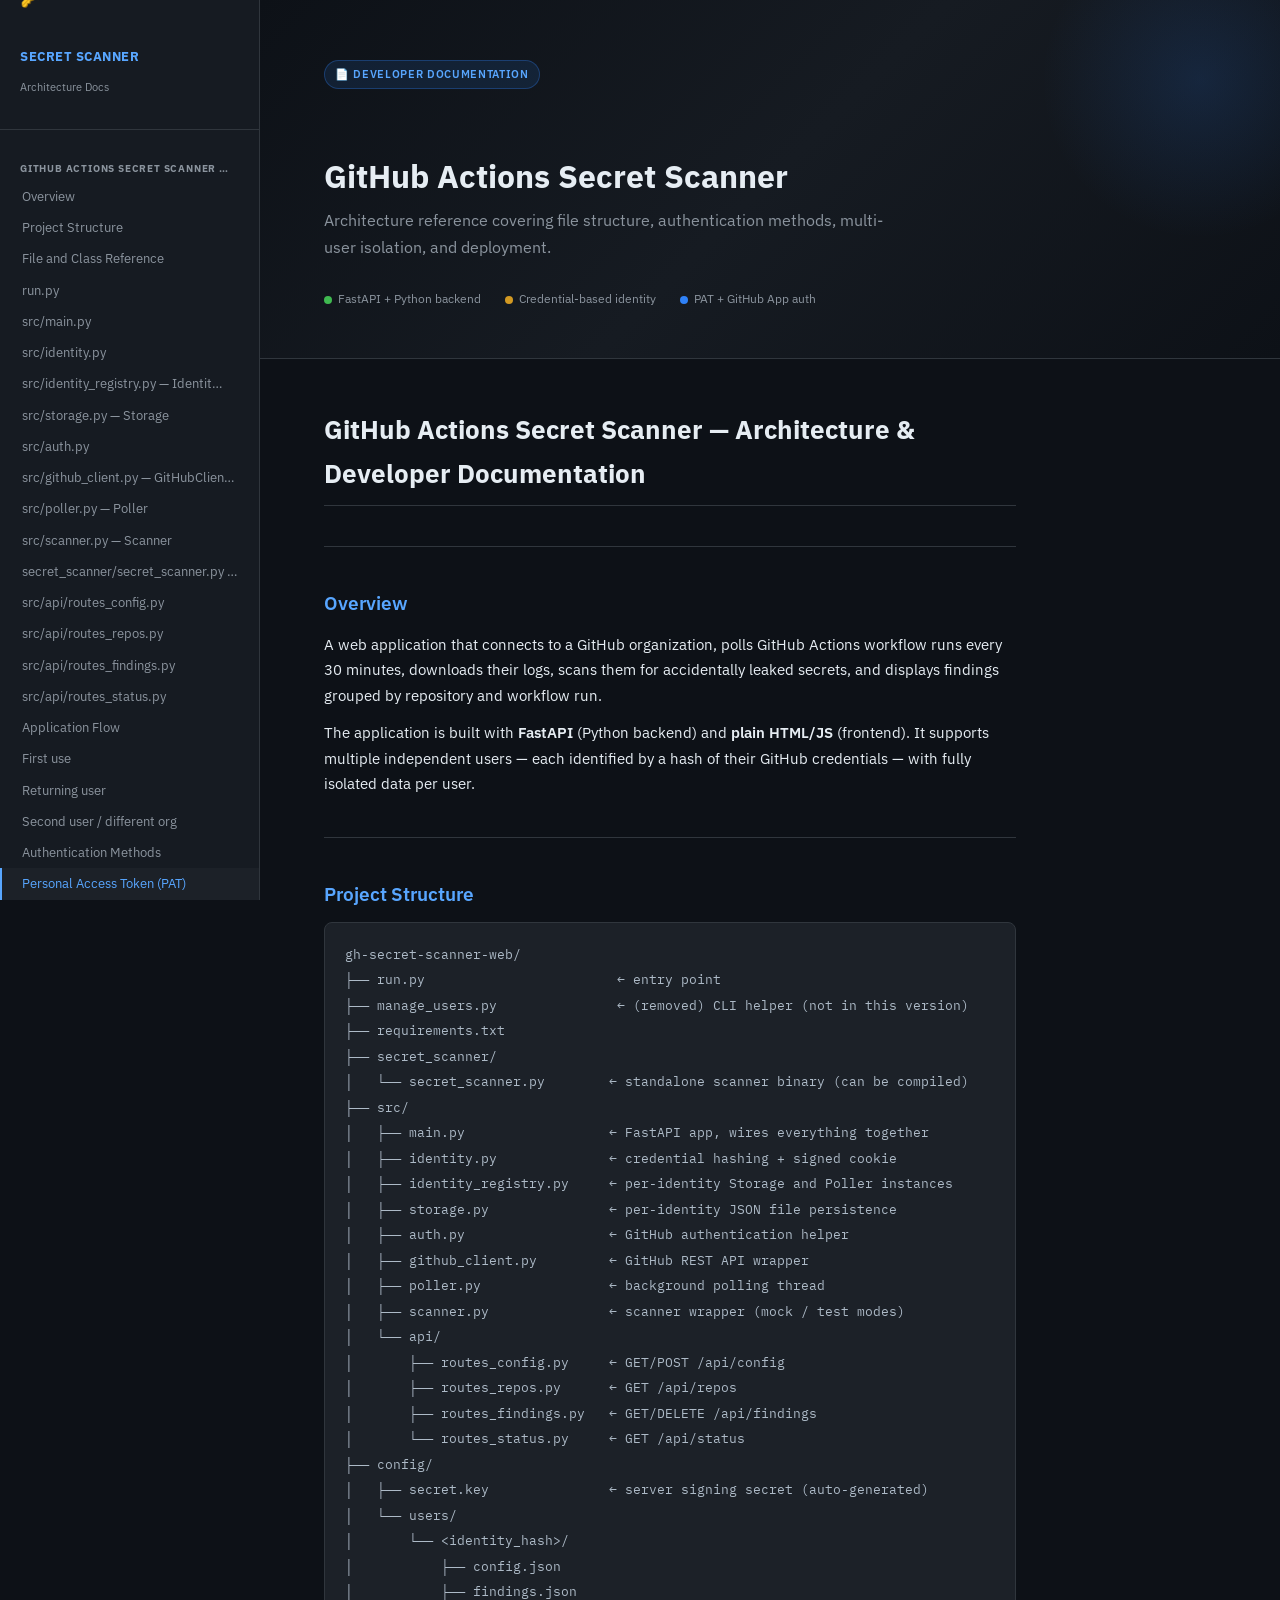
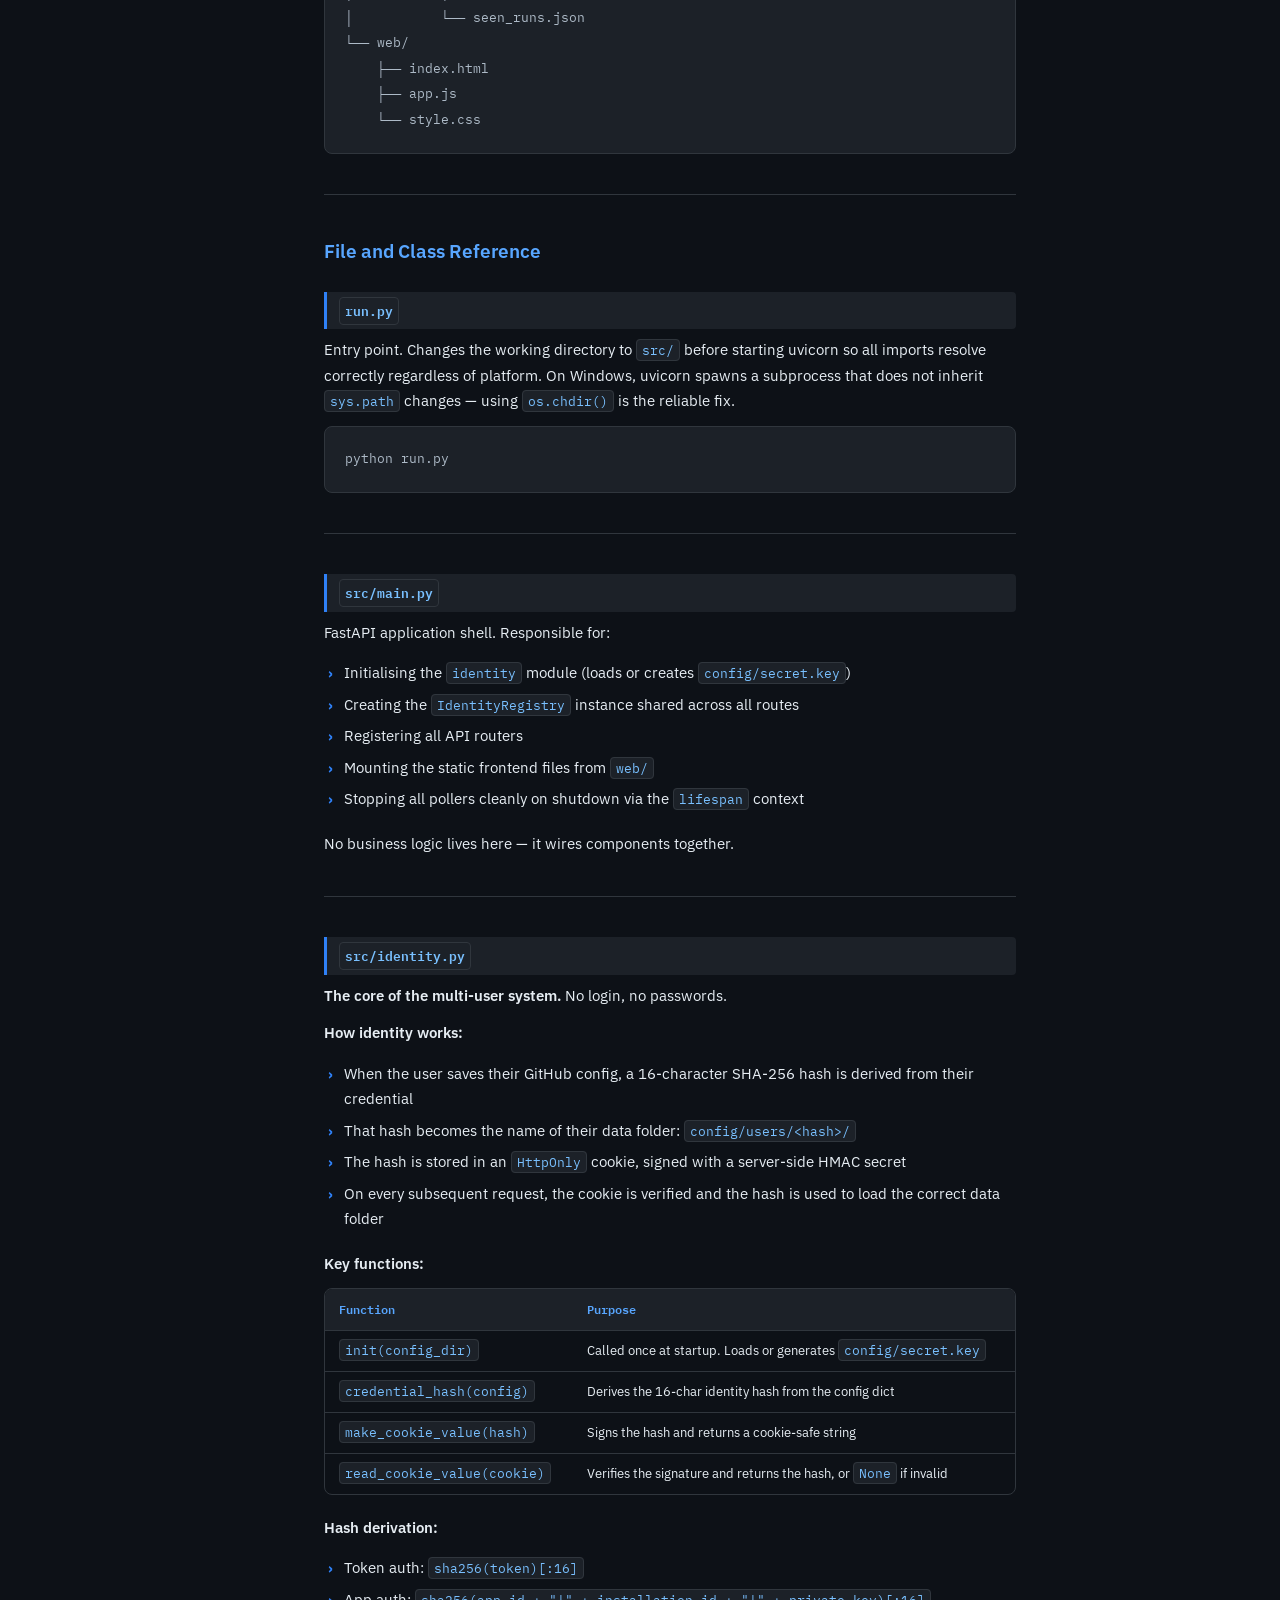
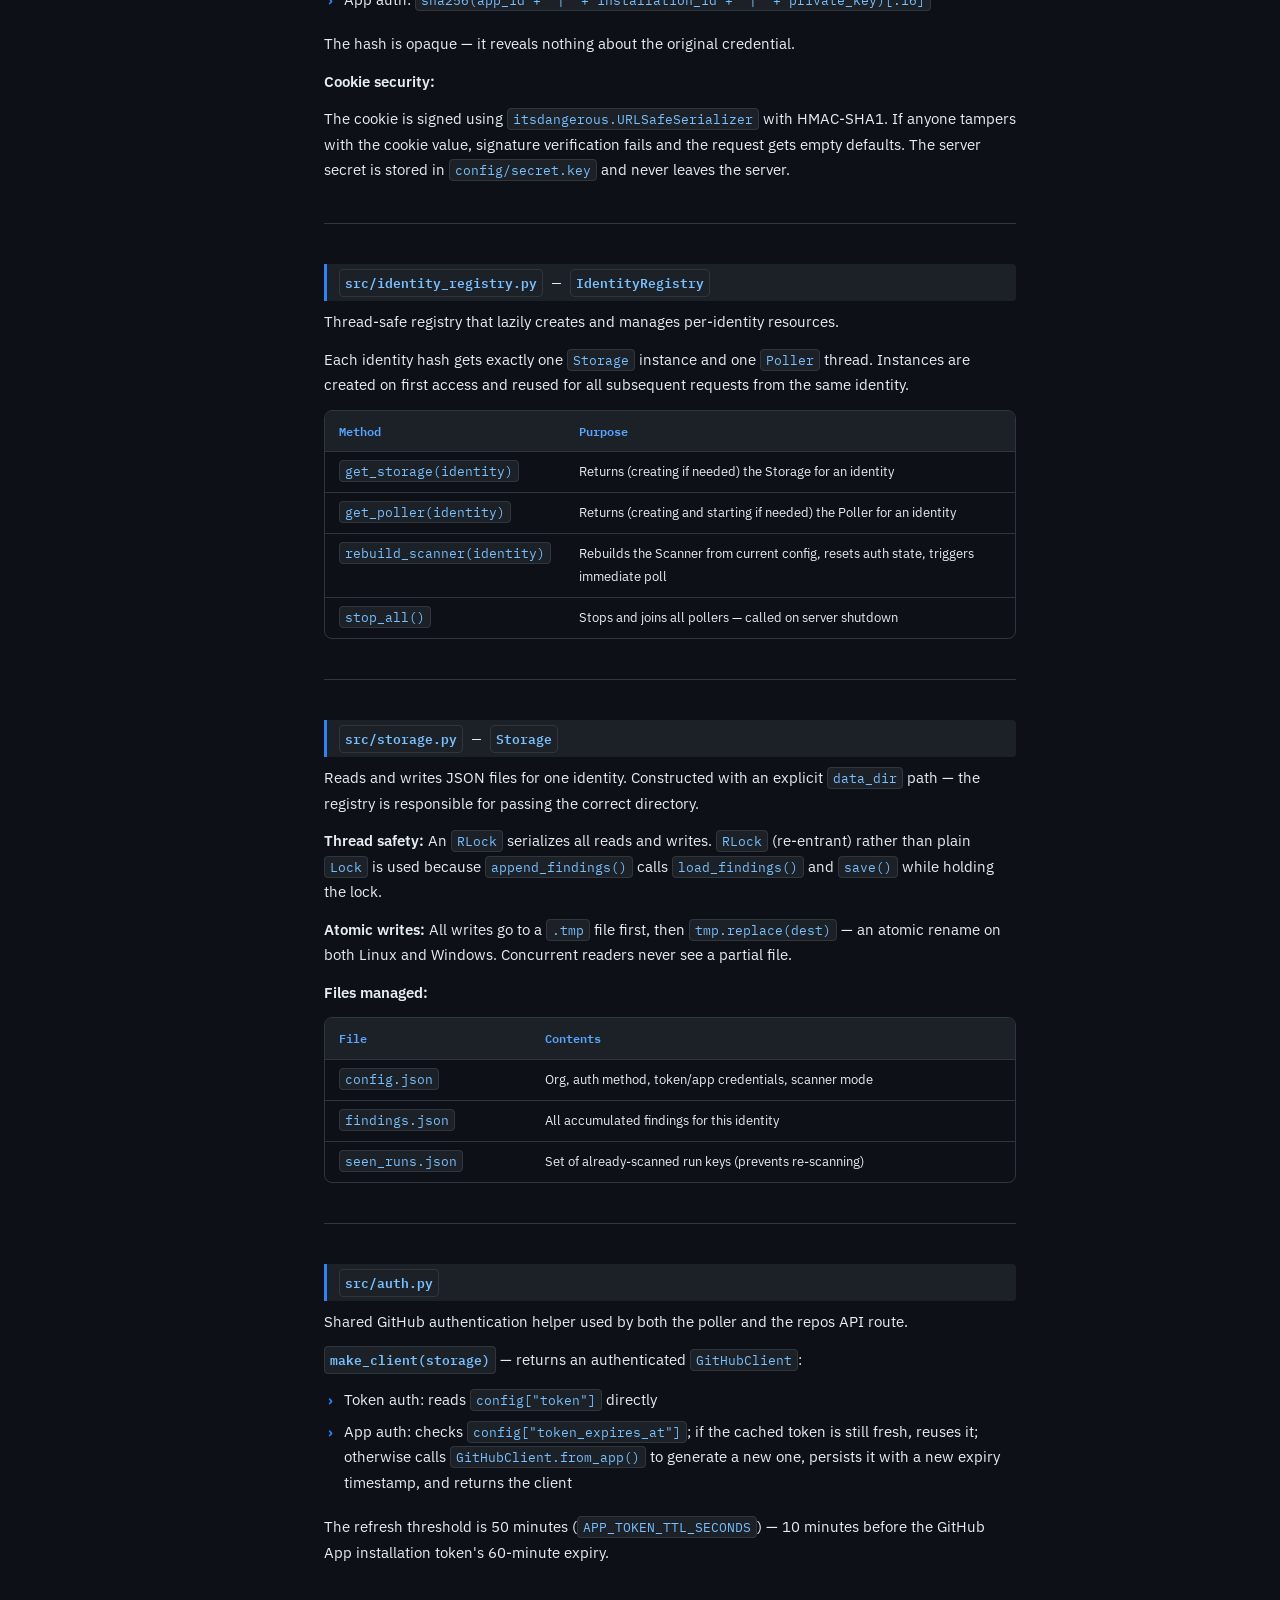
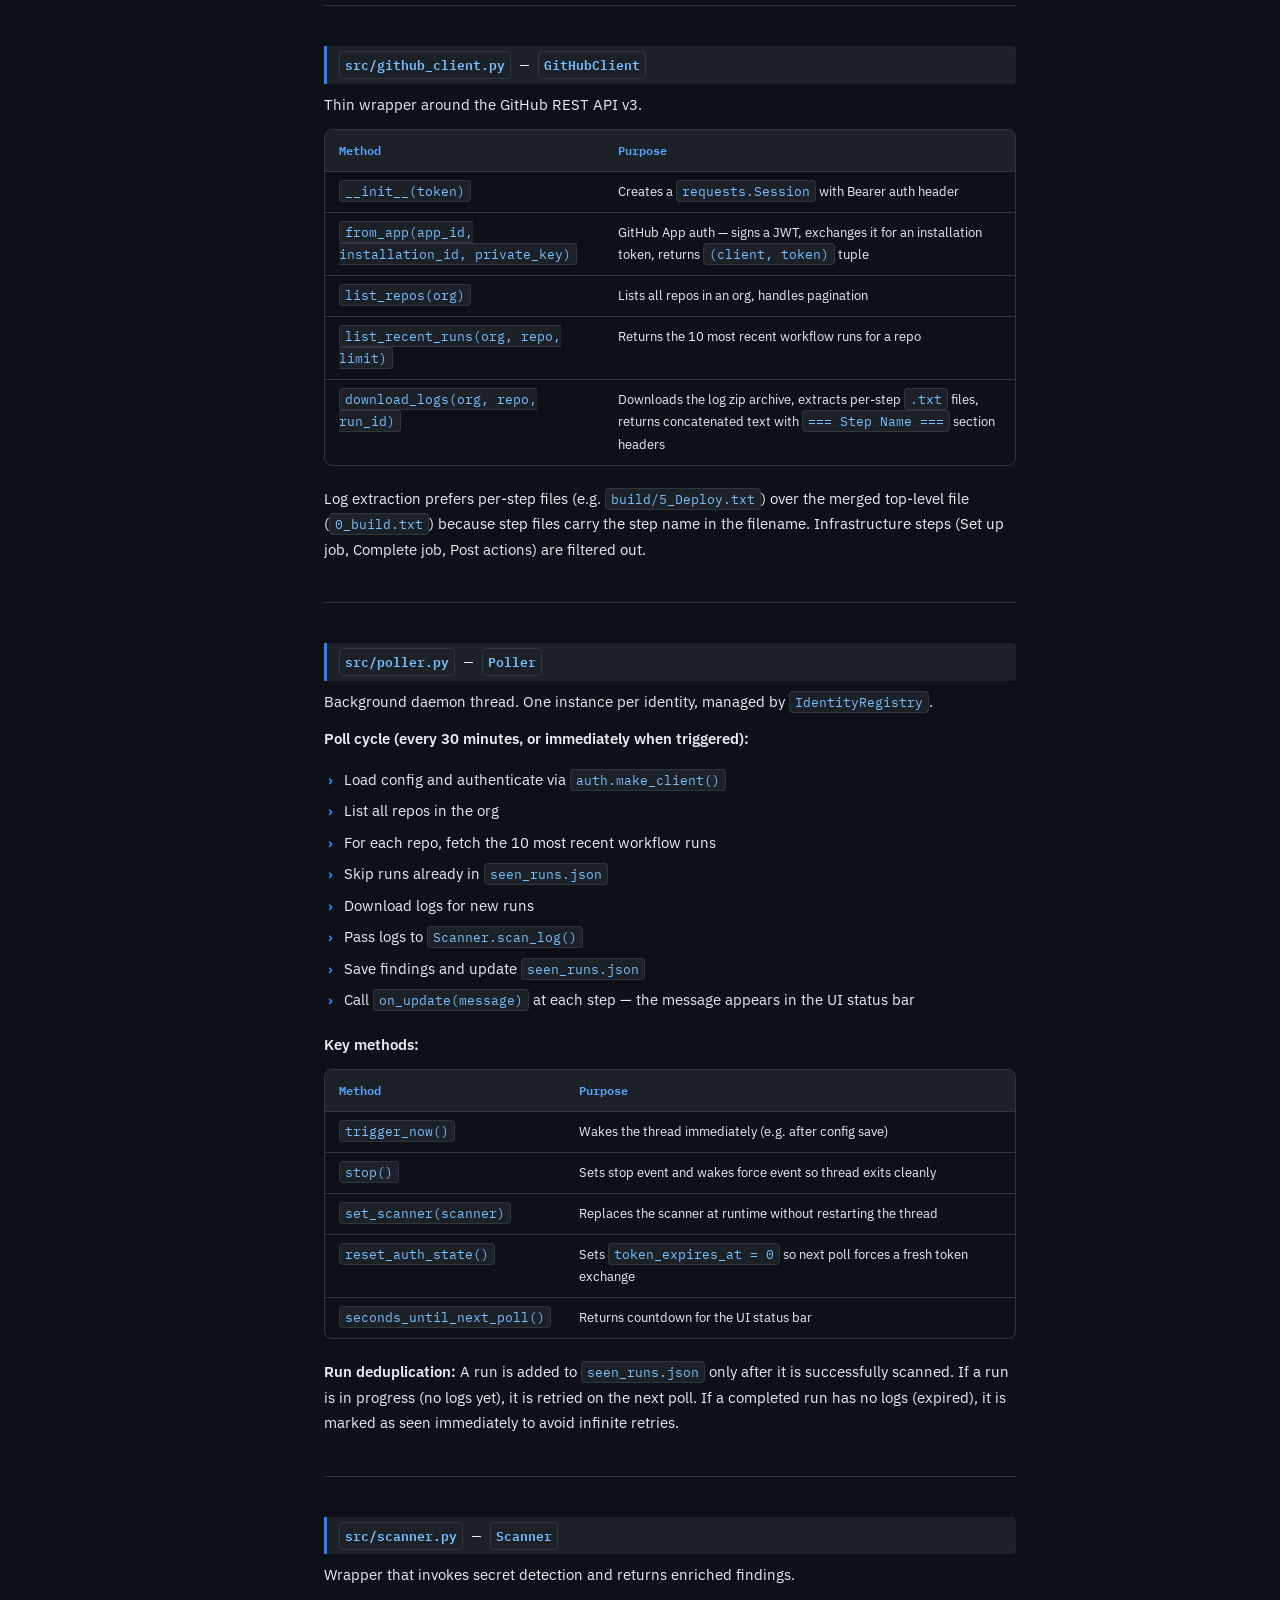
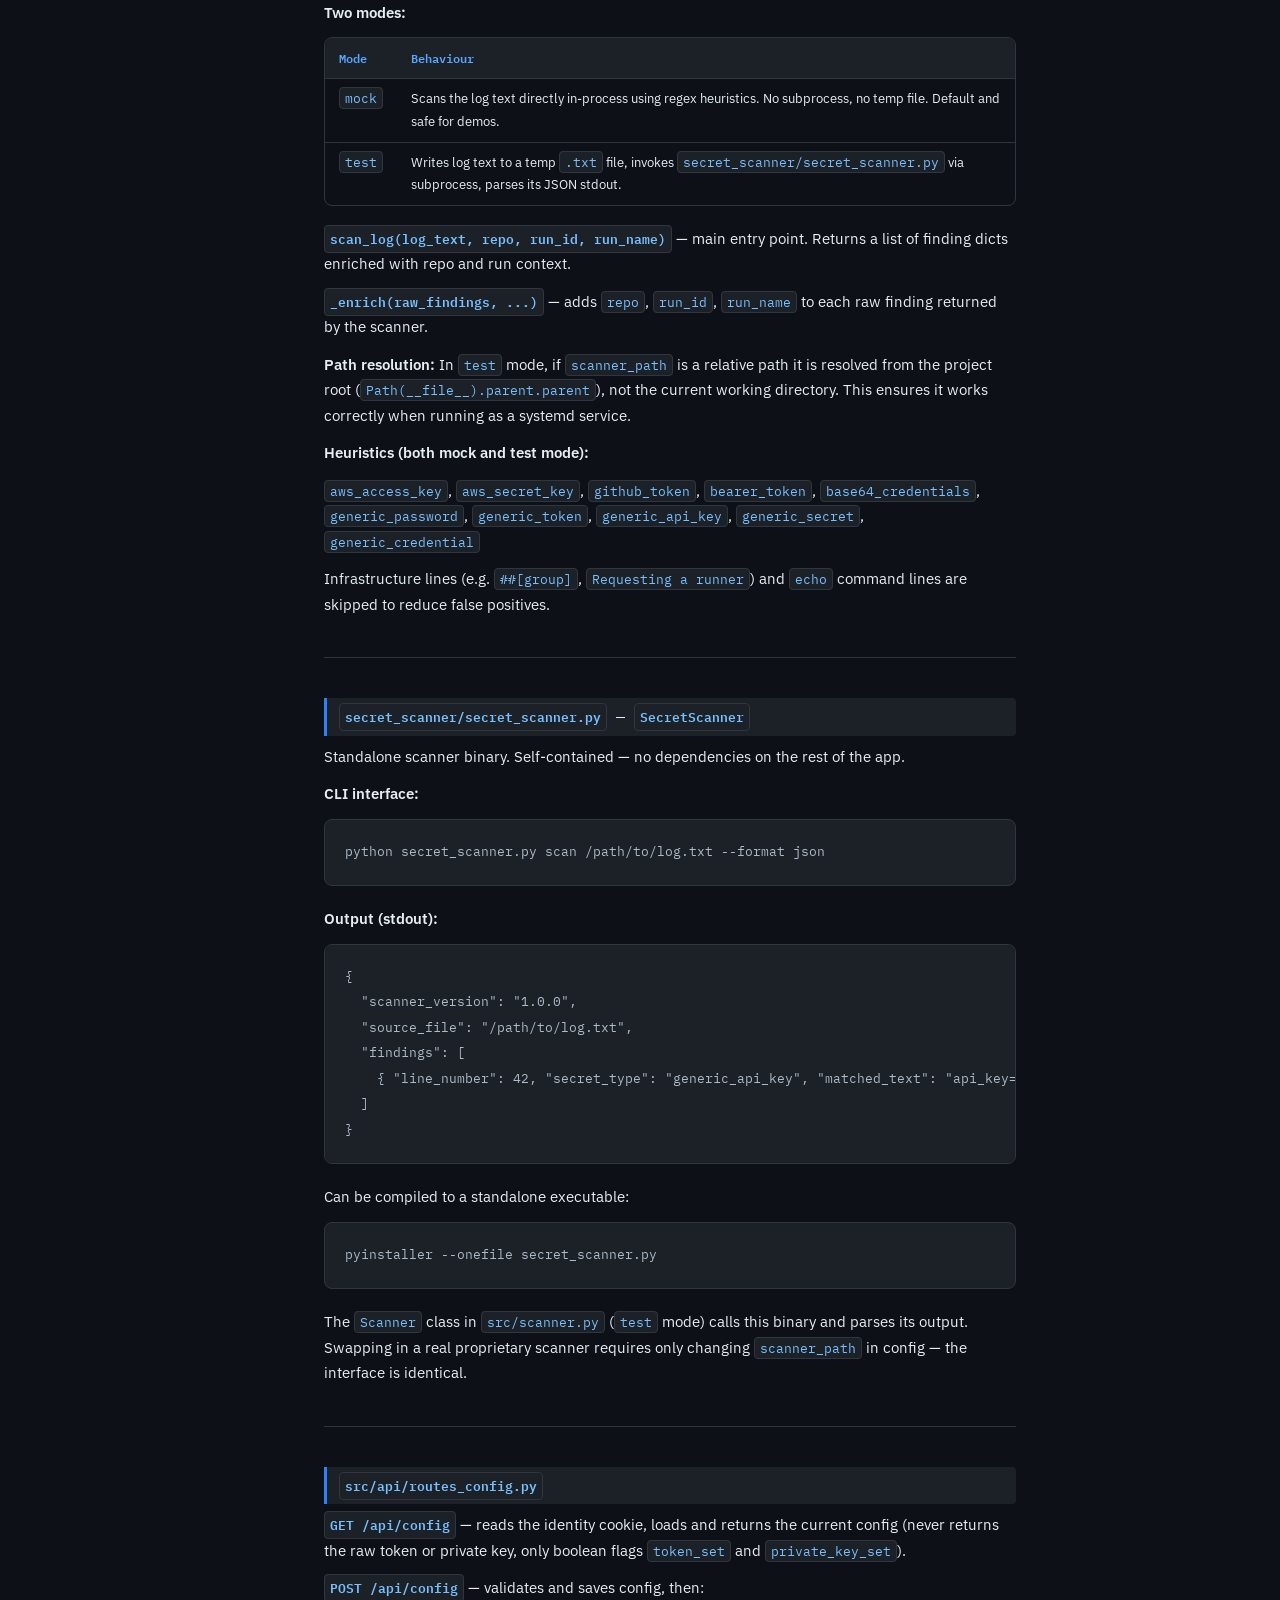
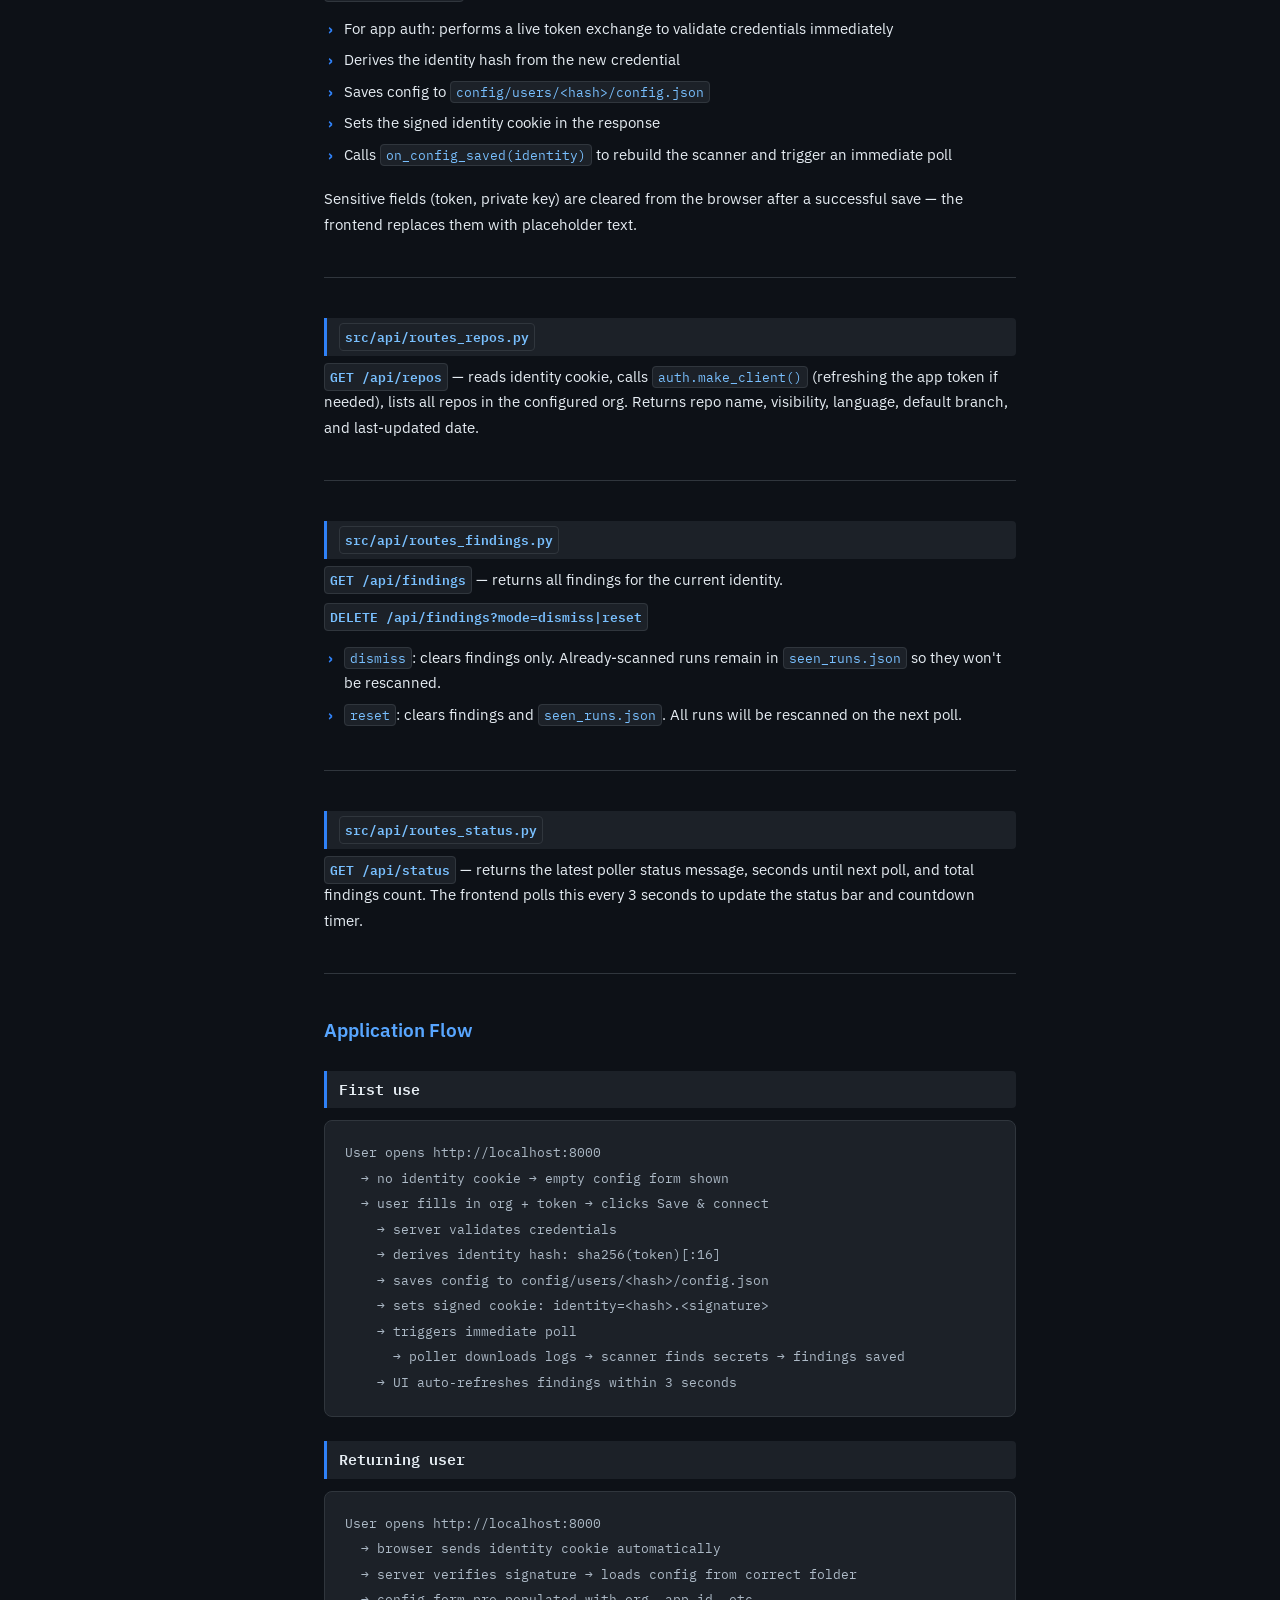
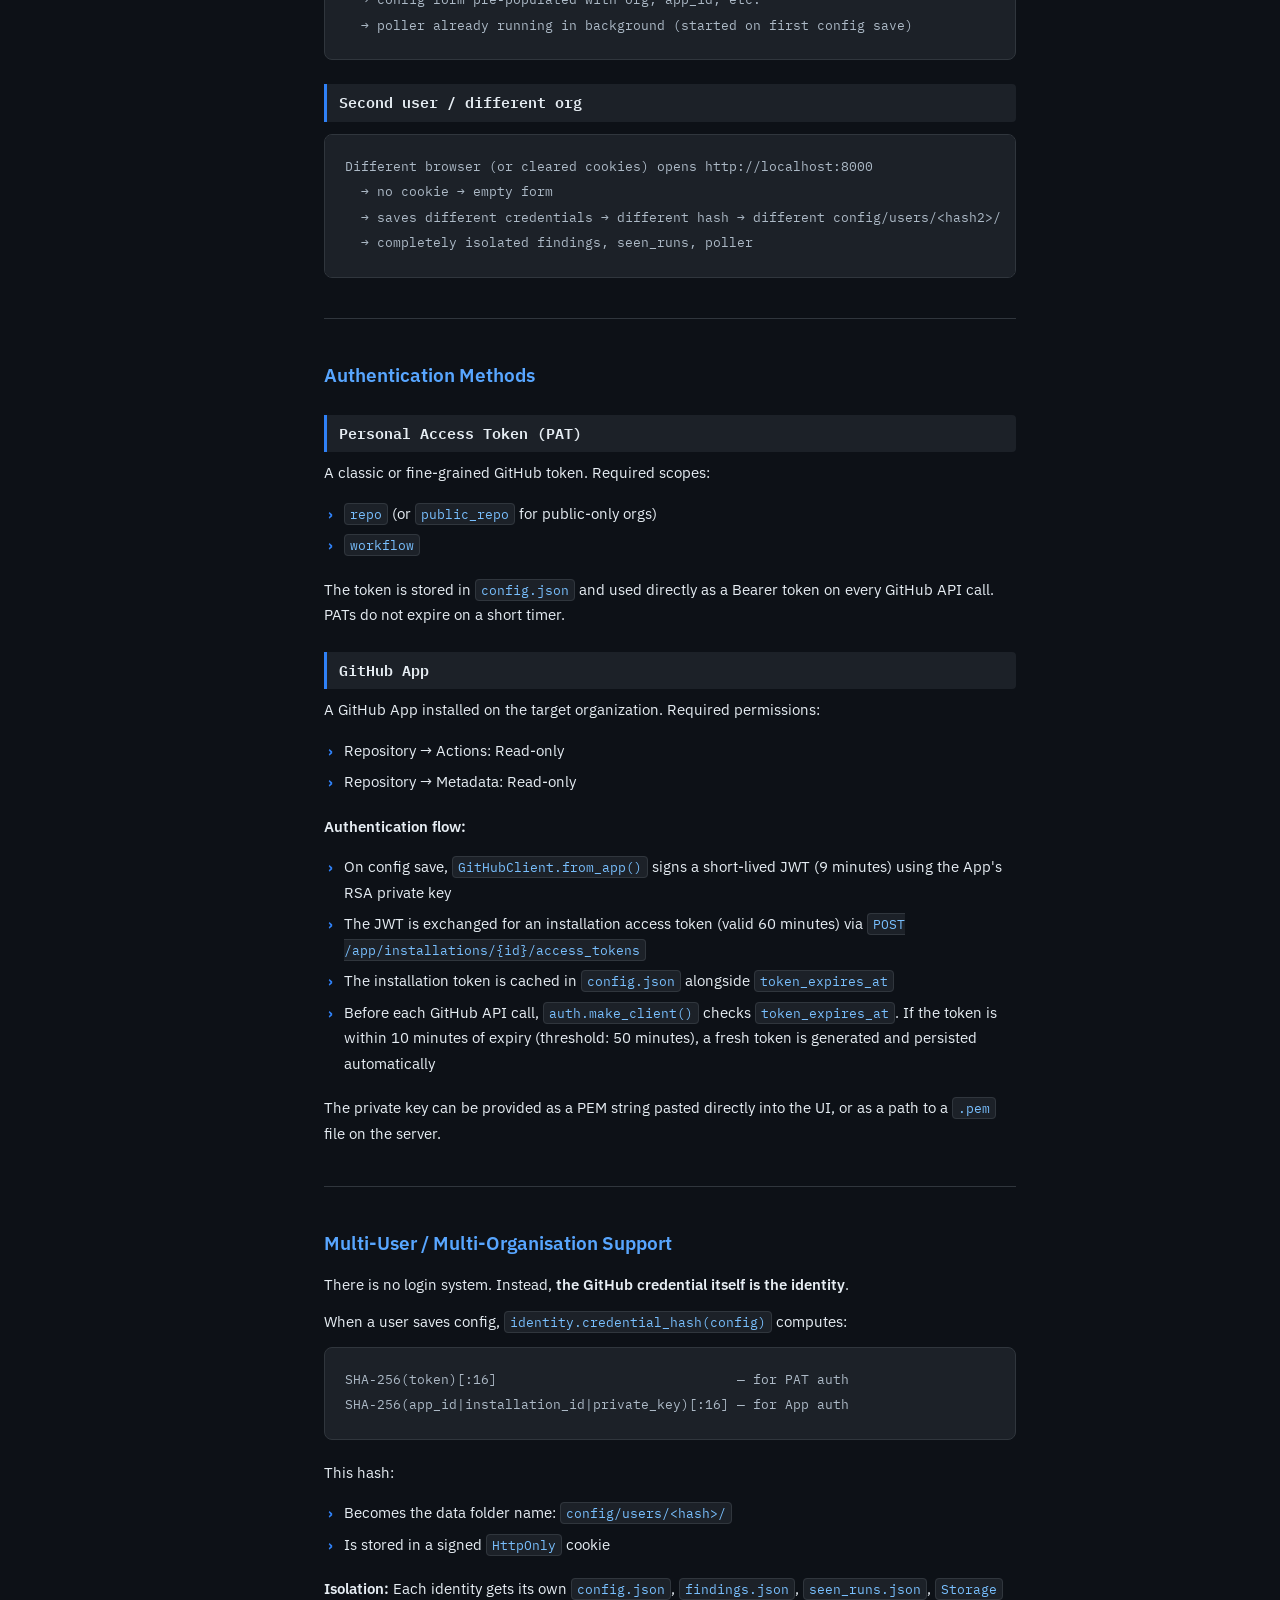
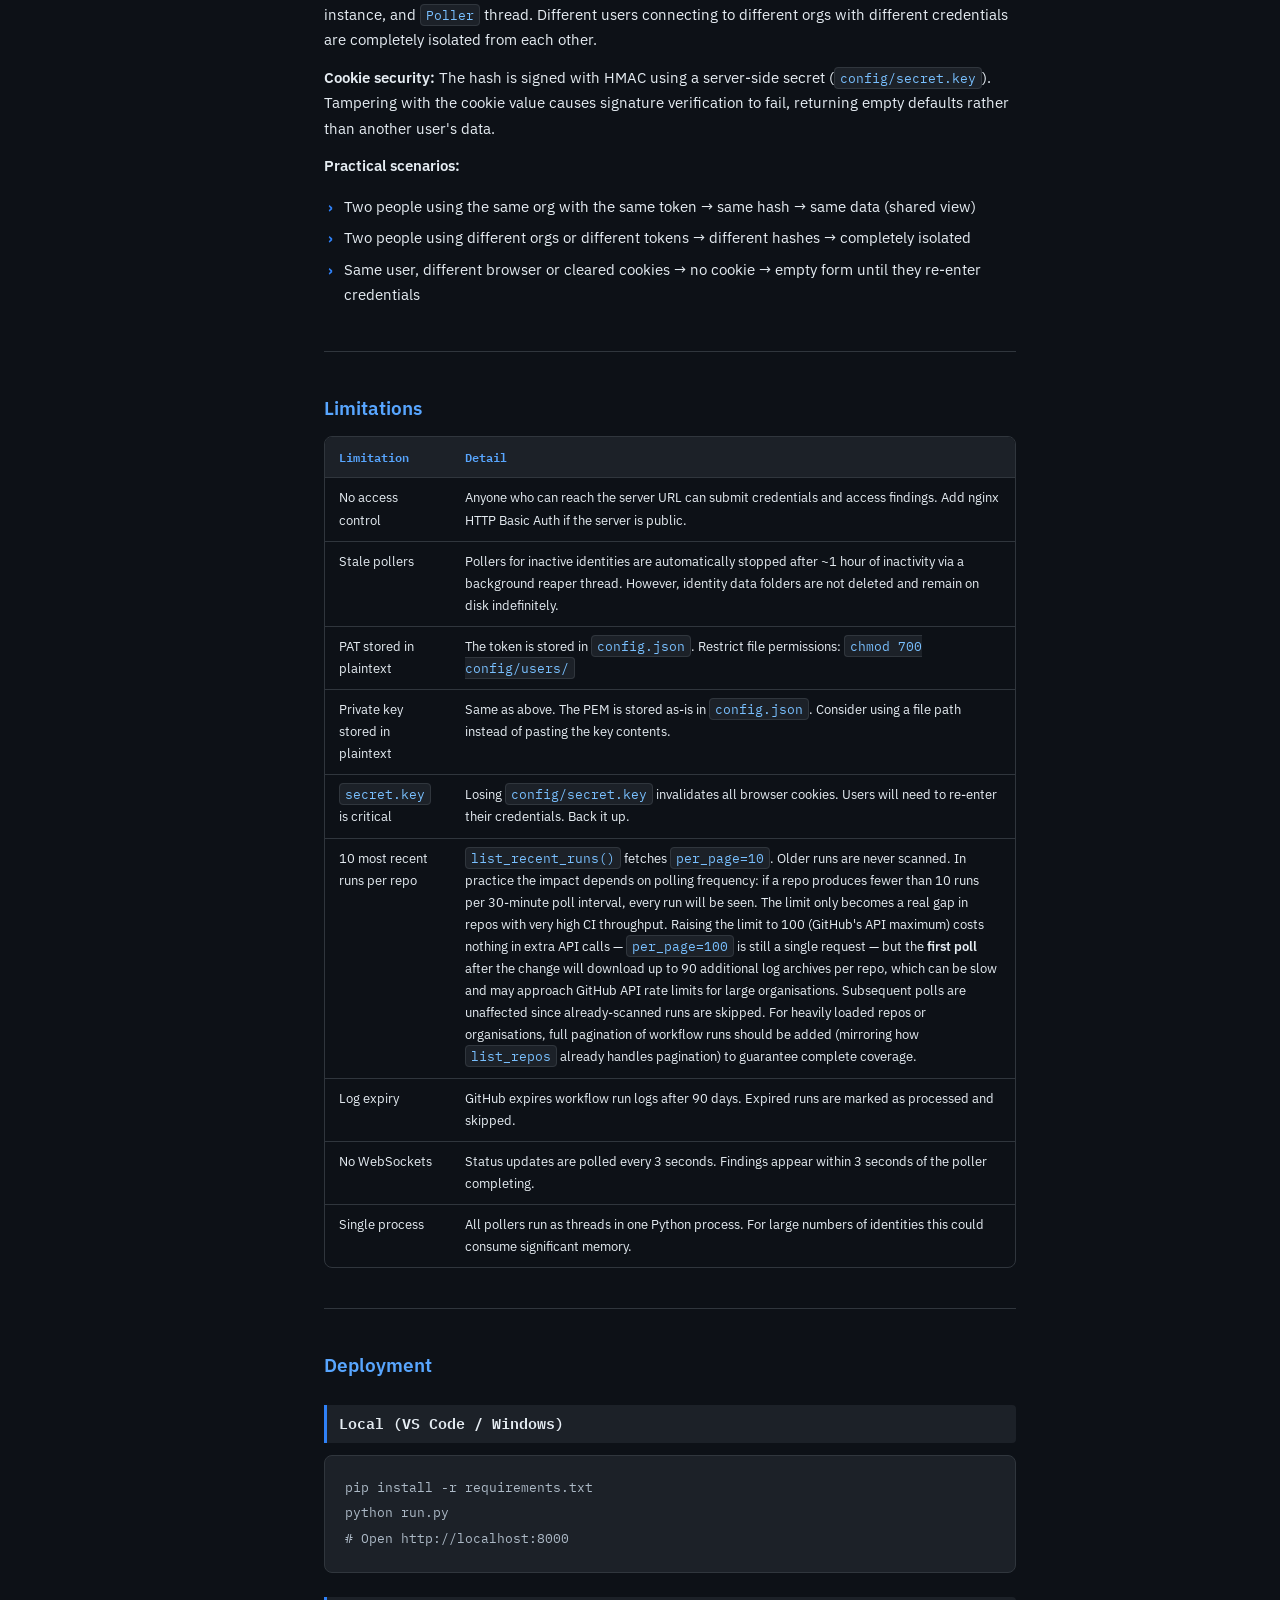
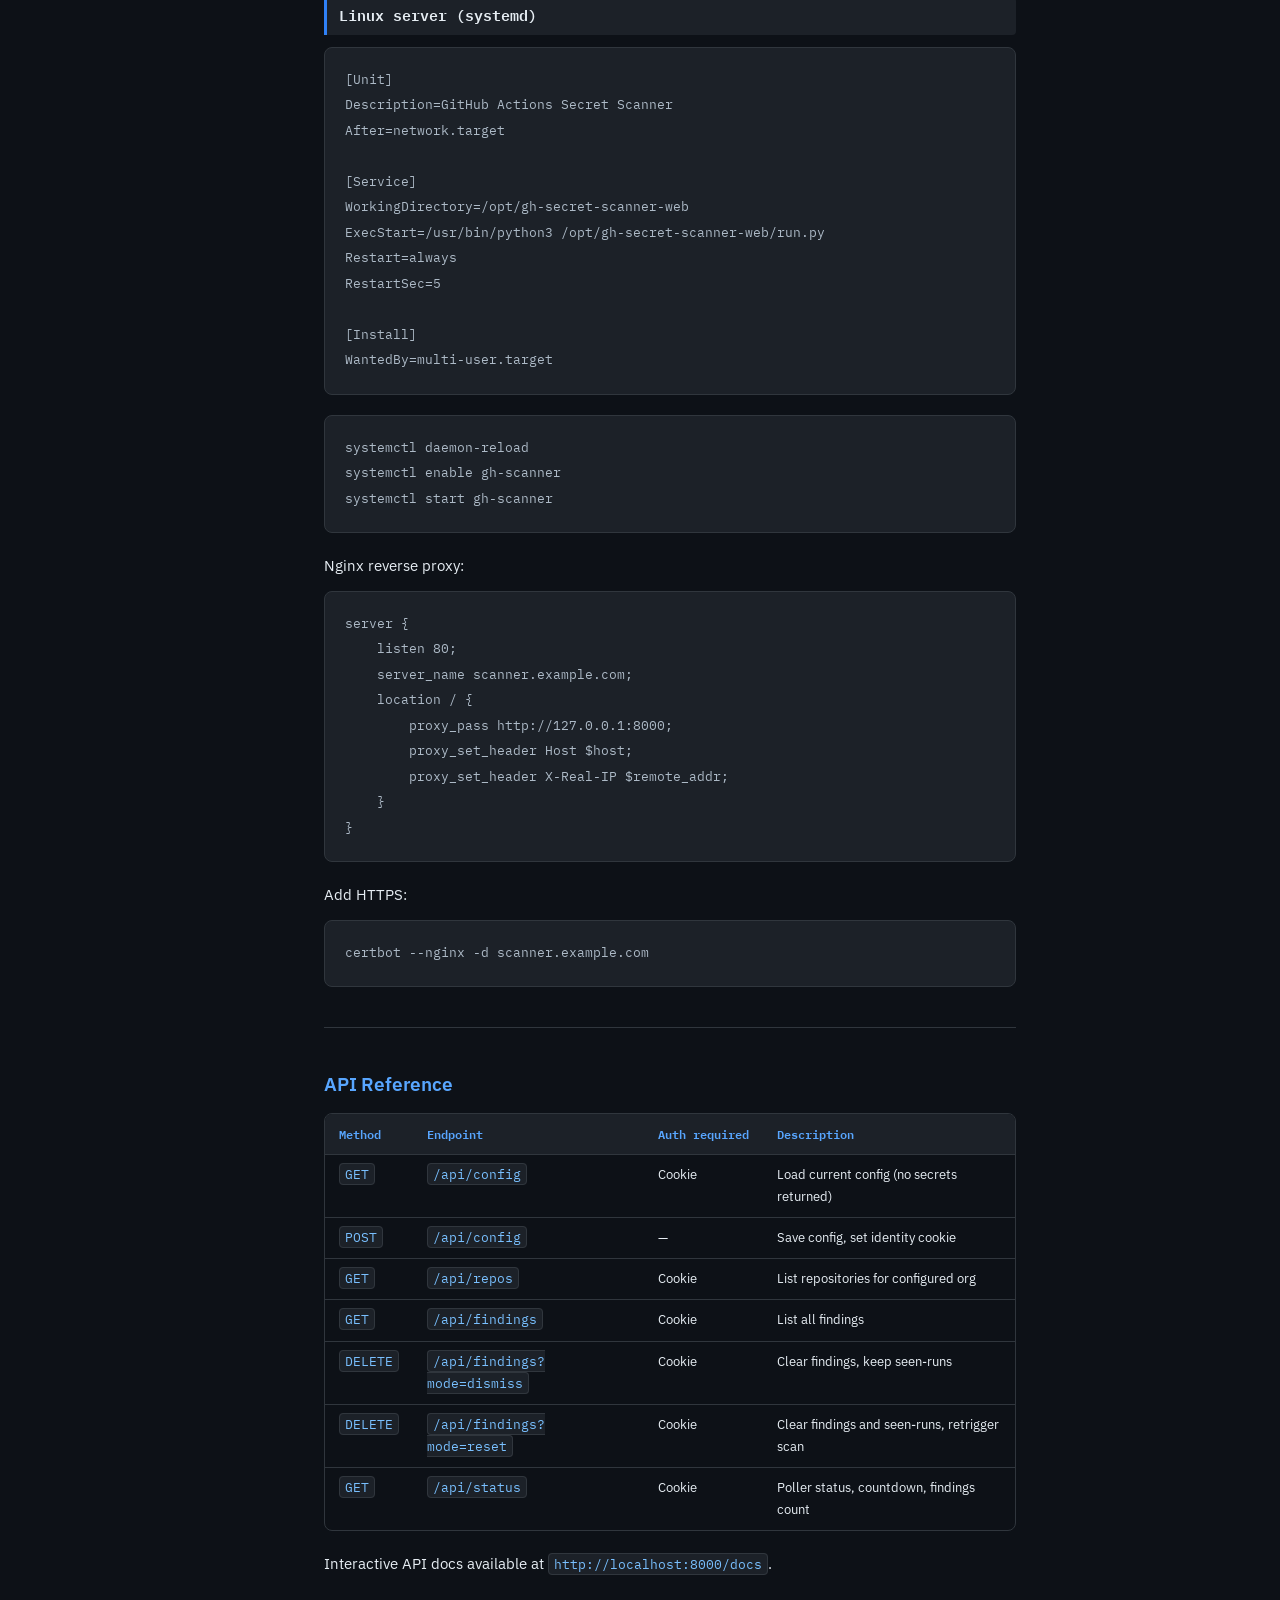
==== commit 467826b0: "Update Architecture.html Update stale poller limitation" ====
--- a/docs/Architecture.html
+++ b/docs/Architecture.html
@@ -436,7 +436,7 @@
 <div class="table-wrap"><table>
 <tr><th>Limitation</th><th>Detail</th></tr>
 <tr><td>No access control</td><td>Anyone who can reach the server URL can submit credentials and access findings. Add nginx HTTP Basic Auth if the server is public.</td></tr>
-<tr><td>Stale pollers</td><td>Pollers for old identities are not stopped when credentials change. They continue running until server restart. Old identity data folders remain on disk indefinitely.</td></tr>
+<tr><td>Stale pollers</td><td>Pollers for inactive identities are automatically stopped after ~1 hour of inactivity via a background reaper thread. However, identity data folders are not deleted and remain on disk indefinitely.</td></tr>
 <tr><td>PAT stored in plaintext</td><td>The token is stored in <code>config.json</code>. Restrict file permissions: <code>chmod 700 config/users/</code></td></tr>
 <tr><td>Private key stored in plaintext</td><td>Same as above. The PEM is stored as-is in <code>config.json</code>. Consider using a file path instead of pasting the key contents.</td></tr>
 <tr><td><code>secret.key</code> is critical</td><td>Losing <code>config/secret.key</code> invalidates all browser cookies. Users will need to re-enter their credentials. Back it up.</td></tr>
